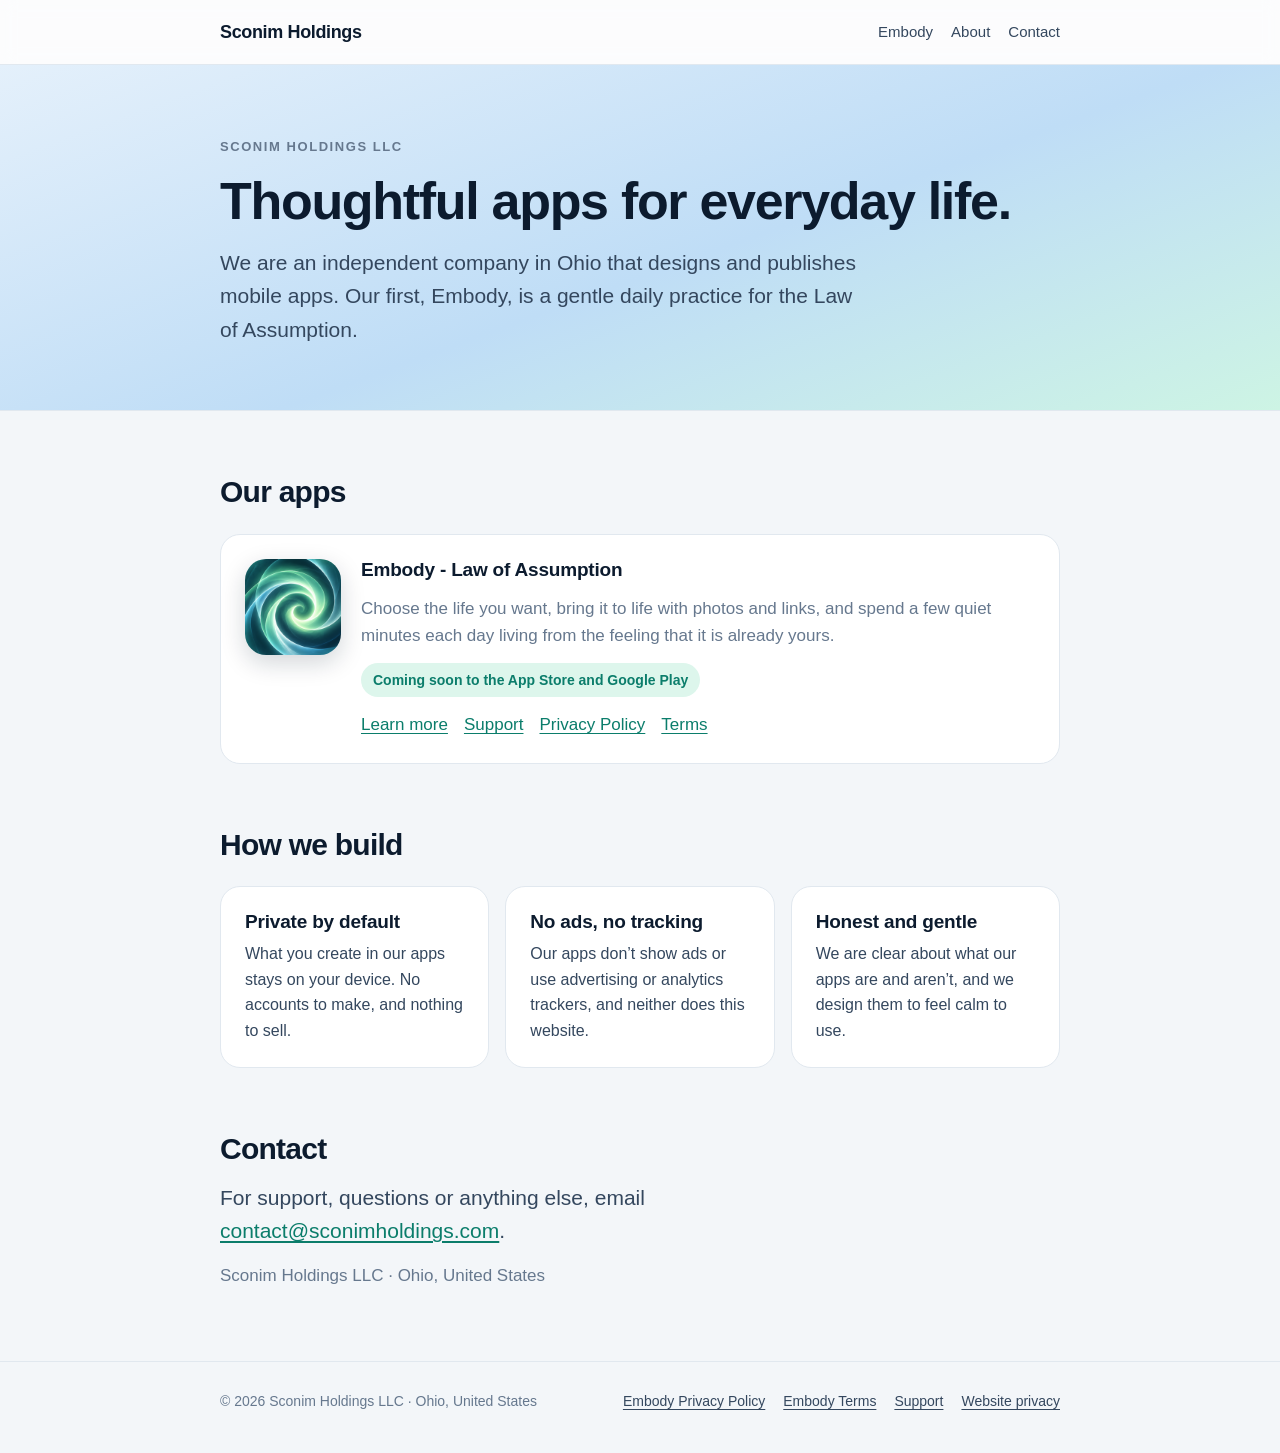
==== index.html @ b92bc5a6 "Sconim Holdings website: home, Embody, support, privacy and terms Plain HTML built by tools/build.mj" ====
<!doctype html>
<html lang="en">
<head>
<meta charset="utf-8">
<meta name="viewport" content="width=device-width, initial-scale=1">
<title>Sconim Holdings</title>
<meta name="description" content="Sconim Holdings LLC is an Ohio company that designs and publishes mobile apps, starting with Embody - Law of Assumption.">
<link rel="canonical" href="https://sconimholdings.com/">
<meta property="og:type" content="website">
<meta property="og:site_name" content="Sconim Holdings">
<meta property="og:title" content="Sconim Holdings">
<meta property="og:description" content="Sconim Holdings LLC is an Ohio company that designs and publishes mobile apps, starting with Embody - Law of Assumption.">
<meta property="og:url" content="https://sconimholdings.com/">
<meta property="og:image" content="https://sconimholdings.com/assets/embody-share.jpg">
<meta name="theme-color" content="#f3f6f9">
<link rel="icon" href="/assets/favicon.svg">
<link rel="apple-touch-icon" href="/assets/embody-icon.png">
<link rel="stylesheet" href="/assets/site.css">
</head>
<body>
<a class="skip" href="#main">Skip to content</a>
<header class="top"><div class="wrap">
  <a class="brand" href="/">Sconim Holdings</a>
  <nav aria-label="Main"><a href="/embody/">Embody</a><a class="wide" href="/#about">About</a><a href="/#contact">Contact</a></nav>
</div></header>
<div class="sky"><div class="wrap"><div class="hero stack">
  <p class="eyebrow">Sconim Holdings LLC</p>
  <h1>Thoughtful apps for everyday life.</h1>
  <p class="lead">We are an independent company in Ohio that designs and publishes mobile apps. Our first, Embody, is a gentle daily practice for the Law of Assumption.</p>
</div></div></div>
<main id="main" class="wrap">
<section id="apps">
  <h2>Our apps</h2>
  <div class="card app">
    <img src="/assets/embody-icon.png" alt="The Embody app icon" width="96" height="96">
    <div class="stack">
      <h3>Embody - Law of Assumption</h3>
      <p class="muted">Choose the life you want, bring it to life with photos and links, and spend a few quiet minutes each day living from the feeling that it is already yours.</p>
      <p><span class="badge">Coming soon to the App Store and Google Play</span></p>
      <p class="links"><a href="/embody/">Learn more</a><a href="/embody/support/">Support</a><a href="/embody/privacy/">Privacy Policy</a><a href="/embody/terms/">Terms</a></p>
    </div>
  </div>
</section>

<section id="about">
  <h2>How we build</h2>
  <div class="grid">
    <div class="card"><h3>Private by default</h3><p>What you create in our apps stays on your device. No accounts to make, and nothing to sell.</p></div>
    <div class="card"><h3>No ads, no tracking</h3><p>Our apps don’t show ads or use advertising or analytics trackers, and neither does this website.</p></div>
    <div class="card"><h3>Honest and gentle</h3><p>We are clear about what our apps are and aren’t, and we design them to feel calm to use.</p></div>
  </div>
</section>

<section id="contact" class="stack">
  <h2>Contact</h2>
  <p class="lead">For support, questions or anything else, email <a href="mailto:contact@sconimholdings.com">contact@sconimholdings.com</a>.</p>
  <p class="muted">Sconim Holdings LLC &middot; Ohio, United States</p>
</section>
</main>
<footer><div class="wrap">
  <span>&copy; 2026 Sconim Holdings LLC &middot; Ohio, United States</span>
  <nav aria-label="Footer"><a href="/embody/privacy/">Embody Privacy Policy</a><a href="/embody/terms/">Embody Terms</a><a href="/embody/support/">Support</a><a href="/privacy/">Website privacy</a></nav>
</div></footer>
</body>
</html>
---- assets/site.css ----
/* Sconim Holdings: one light "Dawn" look, matching Embody. System fonts only (nothing loads from third parties). */
:root {
  --bg: #f3f6f9;
  --surface: #ffffff;
  --surface-alt: #e9f0f6;
  --ink: #0c1b2e;
  --ink-soft: #34475e;
  --muted: #66788e;
  --line: #e1e8ef;
  --accent: #0b7d6b;
  --accent-soft: #ddf6ec;
  --cta: #bdf5dc;
  --sky-1: #e4f0fb;
  --sky-2: #bfddf6;
  --sky-3: #cdf4e4;
  --radius: 20px;
  --wrap: 880px;
  --font: -apple-system, BlinkMacSystemFont, "Segoe UI", Roboto, "Helvetica Neue", Arial, sans-serif;
}

* { box-sizing: border-box; }
html { -webkit-text-size-adjust: 100%; }
body {
  margin: 0;
  background: var(--bg);
  color: var(--ink);
  font: 17px/1.6 var(--font);
  -webkit-font-smoothing: antialiased;
}
img { max-width: 100%; display: block; }
a { color: var(--accent); text-underline-offset: 3px; }
a:hover { text-decoration-thickness: 2px; }
:focus-visible { outline: 3px solid var(--accent); outline-offset: 3px; border-radius: 6px; }

.wrap { width: 100%; max-width: var(--wrap); margin: 0 auto; padding: 0 20px; }
.skip { position: absolute; left: -9999px; }
.skip:focus { left: 16px; top: 12px; background: var(--surface); padding: 8px 14px; border-radius: 10px; z-index: 10; }

/* Header and footer */
.top { border-bottom: 1px solid var(--line); background: rgba(255, 255, 255, 0.7); backdrop-filter: blur(8px); position: sticky; top: 0; z-index: 5; }
.top .wrap { display: flex; align-items: center; justify-content: space-between; gap: 16px; min-height: 64px; }
.brand { color: var(--ink); text-decoration: none; font-weight: 700; letter-spacing: -0.02em; font-size: 18px; white-space: nowrap; }
.top nav { display: flex; gap: 18px; flex-wrap: wrap; }
.top nav a { color: var(--ink-soft); text-decoration: none; font-weight: 500; font-size: 15px; }
.top nav a:hover { color: var(--ink); }
@media (max-width: 420px) { .top nav { gap: 14px; } .top nav .wide { display: none; } }

footer { margin-top: 72px; border-top: 1px solid var(--line); color: var(--muted); font-size: 14px; }
footer .wrap { display: flex; flex-wrap: wrap; justify-content: space-between; gap: 12px 24px; padding-top: 28px; padding-bottom: 40px; }
footer nav { display: flex; flex-wrap: wrap; gap: 8px 18px; }
footer a { color: var(--ink-soft); }

/* Type */
h1, h2, h3 { line-height: 1.15; letter-spacing: -0.025em; margin: 0; }
h1 { font-size: clamp(34px, 6vw, 52px); }
h2 { font-size: clamp(24px, 3.4vw, 30px); }
h3 { font-size: 19px; letter-spacing: -0.01em; }
p { margin: 0; }
.eyebrow { font-size: 13px; font-weight: 600; letter-spacing: 0.12em; text-transform: uppercase; color: var(--muted); }
.lead { font-size: clamp(18px, 2.4vw, 21px); color: var(--ink-soft); max-width: 640px; }
.muted { color: var(--muted); }
.stack > * + * { margin-top: 14px; }

/* Sections */
section { margin-top: 64px; }
.hero { margin-top: 0; padding: 72px 0 8px; }
.hero .stack > * + * { margin-top: 18px; }
.sky {
  background: linear-gradient(160deg, var(--sky-1) 0%, var(--sky-2) 55%, var(--sky-3) 100%);
  border-bottom: 1px solid var(--line);
}
.sky .hero { padding-bottom: 64px; }

.card { background: var(--surface); border: 1px solid var(--line); border-radius: var(--radius); padding: 24px; }
.grid { display: grid; gap: 16px; grid-template-columns: repeat(auto-fit, minmax(240px, 1fr)); margin-top: 24px; }
.grid .card p { color: var(--ink-soft); margin-top: 8px; font-size: 16px; }

/* App card on the home page */
.app { display: flex; gap: 20px; align-items: flex-start; margin-top: 24px; }
.app img { width: 96px; height: 96px; border-radius: 22%; flex: none; box-shadow: 0 8px 24px rgba(12, 27, 46, 0.18); }
.app .links { display: flex; flex-wrap: wrap; gap: 8px 16px; margin-top: 14px; font-weight: 500; }
@media (max-width: 520px) { .app { flex-direction: column; } }

.badge { display: inline-block; background: var(--accent-soft); color: var(--accent); font-weight: 600; font-size: 14px; padding: 6px 12px; border-radius: 999px; }
.button { display: inline-block; background: var(--cta); color: var(--ink); text-decoration: none; font-weight: 600; padding: 12px 22px; border-radius: 999px; }
.button:hover { filter: brightness(0.97); }

/* Embody pages */
.product { display: flex; gap: 20px; align-items: center; }
.product img { width: 112px; height: 112px; border-radius: 22%; box-shadow: 0 12px 32px rgba(12, 27, 46, 0.2); flex: none; }
.product .tag { font-size: 20px; color: var(--ink-soft); font-weight: 500; margin-top: 6px; }
@media (max-width: 520px) { .product { flex-direction: column; align-items: flex-start; } }
.subnav { display: flex; flex-wrap: wrap; gap: 8px; margin-top: 28px; }
.subnav a { text-decoration: none; color: var(--ink-soft); background: rgba(255, 255, 255, 0.7); border: 1px solid var(--line); padding: 7px 14px; border-radius: 999px; font-size: 15px; font-weight: 500; }
.subnav a[aria-current="page"] { background: var(--ink); color: #fff; border-color: var(--ink); }
.note { background: var(--surface-alt); border-radius: var(--radius); padding: 20px 24px; color: var(--ink-soft); font-size: 16px; }

/* Legal and support text */
.doc { max-width: 720px; }
.doc h2 { font-size: 21px; margin-top: 36px; }
.doc p, .doc li { color: var(--ink-soft); }
.doc p + p { margin-top: 12px; }
.doc ul { padding-left: 22px; margin: 10px 0 0; }
.doc li + li { margin-top: 8px; }
.doc .intro { font-size: 18px; margin-top: 18px; }
.faq h3 { margin-top: 32px; }
.faq p { margin-top: 8px; color: var(--ink-soft); }
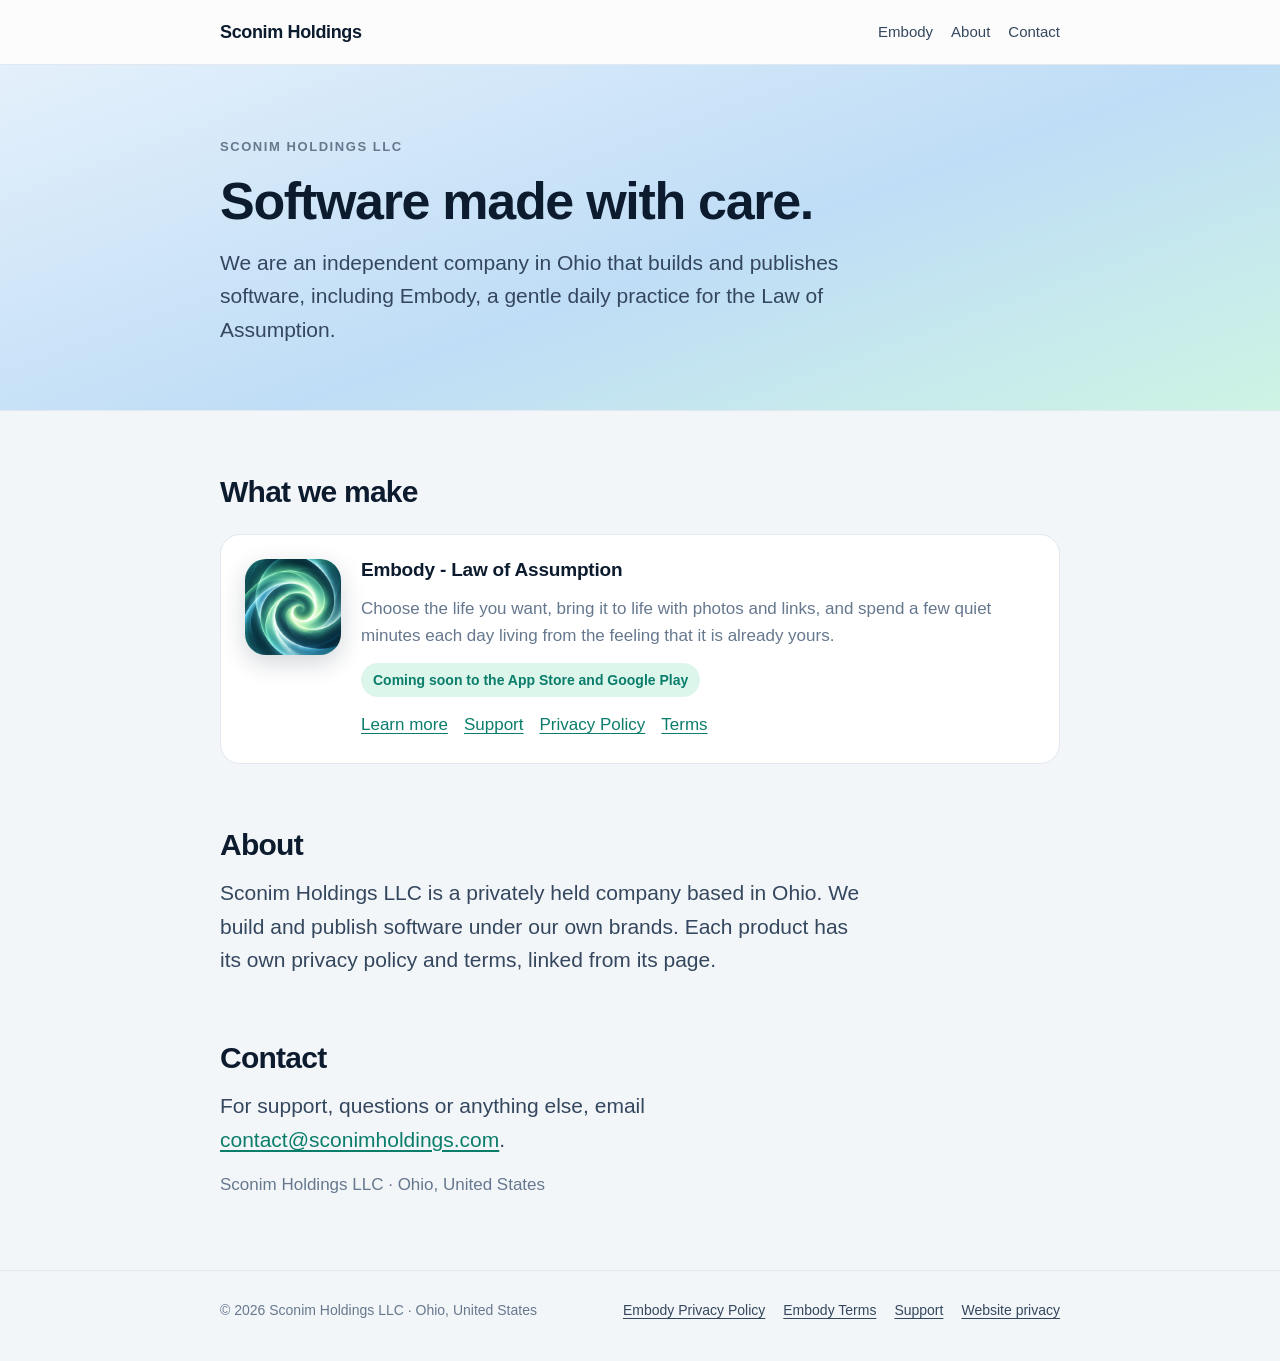
==== commit c74a87bb: "Home page: company-wide wording that stays true for future products Drop the "no ads" and "no accoun" ====
--- a/index.html
+++ b/index.html
@@ -4,12 +4,12 @@
 <meta charset="utf-8">
 <meta name="viewport" content="width=device-width, initial-scale=1">
 <title>Sconim Holdings</title>
-<meta name="description" content="Sconim Holdings LLC is an Ohio company that designs and publishes mobile apps, starting with Embody - Law of Assumption.">
+<meta name="description" content="Sconim Holdings LLC is an Ohio company that builds and publishes software, including Embody - Law of Assumption.">
 <link rel="canonical" href="https://sconimholdings.com/">
 <meta property="og:type" content="website">
 <meta property="og:site_name" content="Sconim Holdings">
 <meta property="og:title" content="Sconim Holdings">
-<meta property="og:description" content="Sconim Holdings LLC is an Ohio company that designs and publishes mobile apps, starting with Embody - Law of Assumption.">
+<meta property="og:description" content="Sconim Holdings LLC is an Ohio company that builds and publishes software, including Embody - Law of Assumption.">
 <meta property="og:url" content="https://sconimholdings.com/">
 <meta property="og:image" content="https://sconimholdings.com/assets/embody-share.jpg">
 <meta name="theme-color" content="#f3f6f9">
@@ -25,12 +25,12 @@
 </div></header>
 <div class="sky"><div class="wrap"><div class="hero stack">
   <p class="eyebrow">Sconim Holdings LLC</p>
-  <h1>Thoughtful apps for everyday life.</h1>
-  <p class="lead">We are an independent company in Ohio that designs and publishes mobile apps. Our first, Embody, is a gentle daily practice for the Law of Assumption.</p>
+  <h1>Software made with care.</h1>
+  <p class="lead">We are an independent company in Ohio that builds and publishes software, including Embody, a gentle daily practice for the Law of Assumption.</p>
 </div></div></div>
 <main id="main" class="wrap">
 <section id="apps">
-  <h2>Our apps</h2>
+  <h2>What we make</h2>
   <div class="card app">
     <img src="/assets/embody-icon.png" alt="The Embody app icon" width="96" height="96">
     <div class="stack">
@@ -42,13 +42,9 @@
   </div>
 </section>
 
-<section id="about">
-  <h2>How we build</h2>
-  <div class="grid">
-    <div class="card"><h3>Private by default</h3><p>What you create in our apps stays on your device. No accounts to make, and nothing to sell.</p></div>
-    <div class="card"><h3>No ads, no tracking</h3><p>Our apps don’t show ads or use advertising or analytics trackers, and neither does this website.</p></div>
-    <div class="card"><h3>Honest and gentle</h3><p>We are clear about what our apps are and aren’t, and we design them to feel calm to use.</p></div>
-  </div>
+<section id="about" class="stack">
+  <h2>About</h2>
+  <p class="lead">Sconim Holdings LLC is a privately held company based in Ohio. We build and publish software under our own brands. Each product has its own privacy policy and terms, linked from its page.</p>
 </section>
 
 <section id="contact" class="stack">
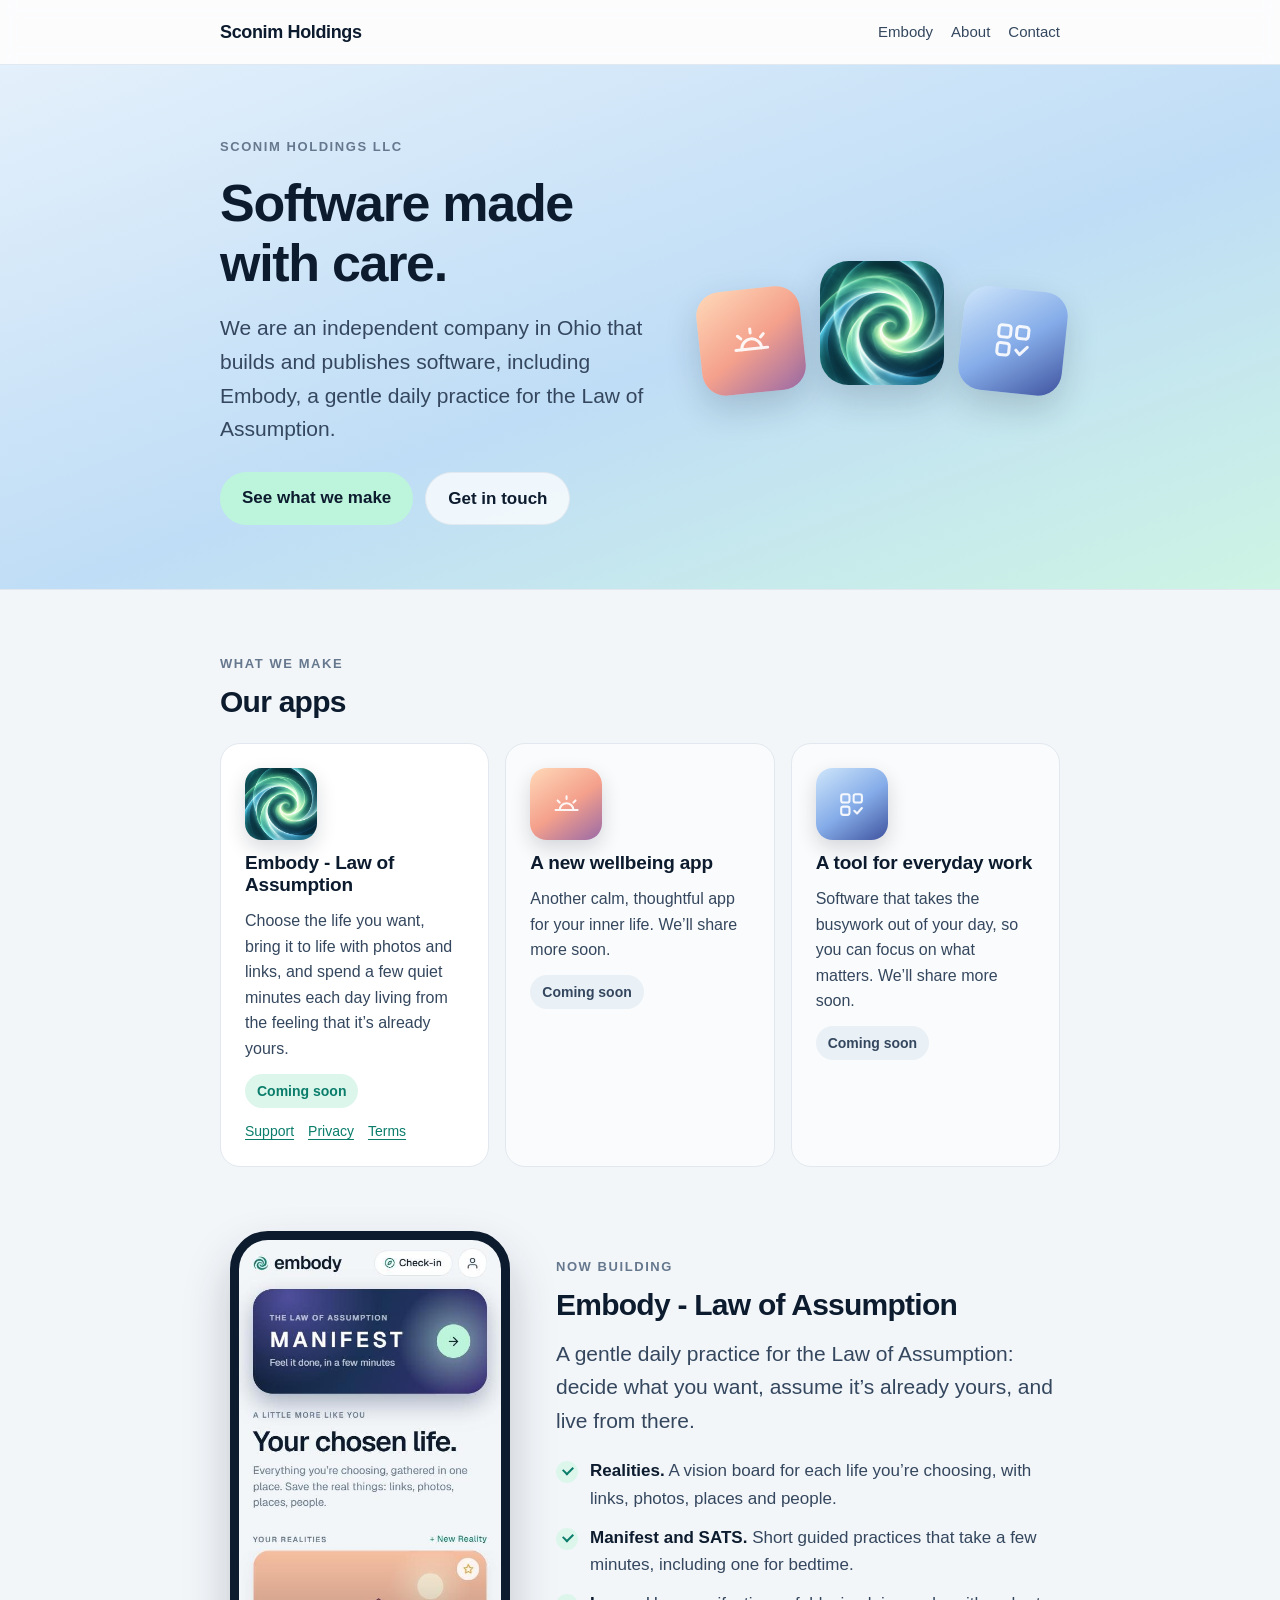
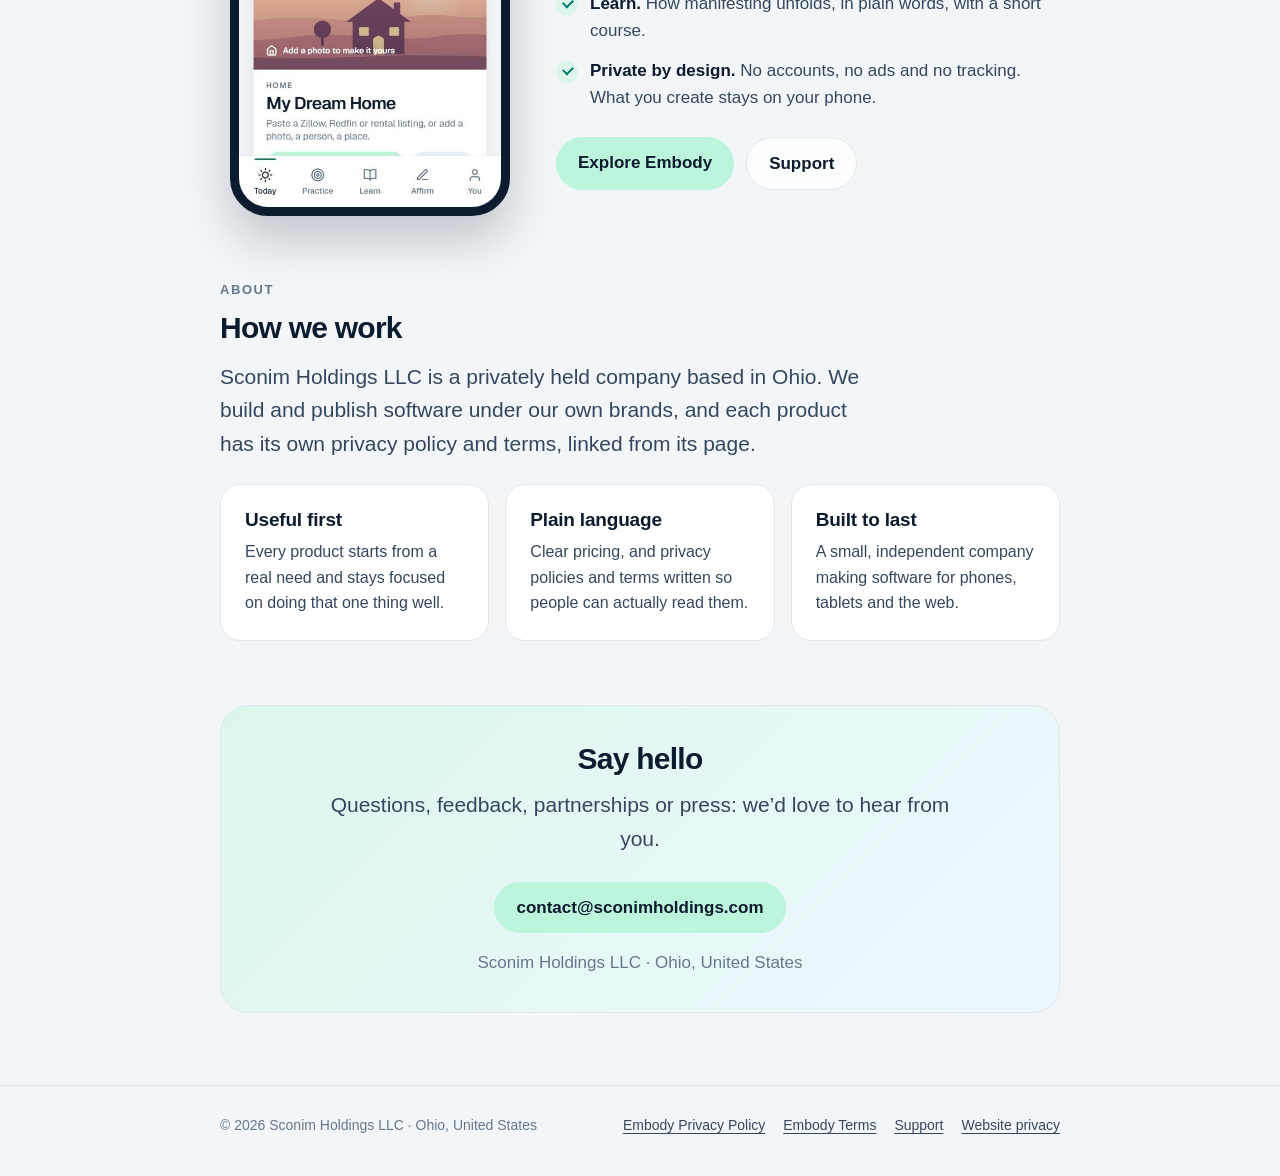
==== commit a7f51604: "Richer home and Embody pages - Home: hero with buttons and an app lineup, three product cards (Embod" ====
--- a/index.html
+++ b/index.html
@@ -23,34 +23,80 @@
   <a class="brand" href="/">Sconim Holdings</a>
   <nav aria-label="Main"><a href="/embody/">Embody</a><a class="wide" href="/#about">About</a><a href="/#contact">Contact</a></nav>
 </div></header>
-<div class="sky"><div class="wrap"><div class="hero stack">
-  <p class="eyebrow">Sconim Holdings LLC</p>
-  <h1>Software made with care.</h1>
-  <p class="lead">We are an independent company in Ohio that builds and publishes software, including Embody, a gentle daily practice for the Law of Assumption.</p>
+<div class="sky"><div class="wrap"><div class="hero hero-grid">
+  <div>
+    <p class="eyebrow">Sconim Holdings LLC</p>
+    <h1 style="margin-top:16px">Software made with care.</h1>
+    <p class="lead" style="margin-top:18px">We are an independent company in Ohio that builds and publishes software, including Embody, a gentle daily practice for the Law of Assumption.</p>
+    <div class="actions"><a class="button" href="#apps">See what we make</a><a class="button secondary" href="mailto:contact@sconimholdings.com">Get in touch</a></div>
+  </div>
+  <div class="lineup" aria-hidden="true">
+    <div class="tile dawn"><svg viewBox="0 0 48 48" fill="none" stroke="#fff" stroke-width="3" stroke-linecap="round"><path d="M8 32h32"/><path d="M14 32a10 10 0 0 1 20 0"/><path d="M24 12v4M11 18l3 3M37 18l-3 3"/></svg></div>
+    <img src="/assets/embody-icon.png" alt="" width="124" height="124">
+    <div class="tile tide"><svg viewBox="0 0 48 48" fill="none" stroke="#fff" stroke-width="3" stroke-linecap="round" stroke-linejoin="round"><rect x="9" y="9" width="12" height="12" rx="3"/><rect x="27" y="9" width="12" height="12" rx="3"/><rect x="9" y="27" width="12" height="12" rx="3"/><path d="M28 33l4 4 7-8"/></svg></div>
+  </div>
 </div></div></div>
 <main id="main" class="wrap">
 <section id="apps">
-  <h2>What we make</h2>
-  <div class="card app">
-    <img src="/assets/embody-icon.png" alt="The Embody app icon" width="96" height="96">
-    <div class="stack">
-      <h3>Embody - Law of Assumption</h3>
-      <p class="muted">Choose the life you want, bring it to life with photos and links, and spend a few quiet minutes each day living from the feeling that it is already yours.</p>
-      <p><span class="badge">Coming soon to the App Store and Google Play</span></p>
-      <p class="links"><a href="/embody/">Learn more</a><a href="/embody/support/">Support</a><a href="/embody/privacy/">Privacy Policy</a><a href="/embody/terms/">Terms</a></p>
-    </div>
+  <p class="eyebrow">What we make</p>
+  <h2 style="margin-top:10px">Our apps</h2>
+  <div class="products">
+    <article class="card product-card live">
+      <img class="art" src="/assets/embody-icon.png" alt="" width="72" height="72">
+      <h3><a class="stretched" href="/embody/">Embody - Law of Assumption</a></h3>
+      <p>Choose the life you want, bring it to life with photos and links, and spend a few quiet minutes each day living from the feeling that it’s already yours.</p>
+      <p><span class="badge">Coming soon</span></p>
+      <p class="small-links"><a href="/embody/support/">Support</a><a href="/embody/privacy/">Privacy</a><a href="/embody/terms/">Terms</a></p>
+    </article>
+    <article class="card product-card soon">
+      <div class="art tile dawn" aria-hidden="true"><svg viewBox="0 0 48 48" fill="none" stroke="#fff" stroke-width="3" stroke-linecap="round"><path d="M8 32h32"/><path d="M14 32a10 10 0 0 1 20 0"/><path d="M24 12v4M11 18l3 3M37 18l-3 3"/></svg></div>
+      <h3>A new wellbeing app</h3>
+      <p>Another calm, thoughtful app for your inner life. We’ll share more soon.</p>
+      <p><span class="badge soft">Coming soon</span></p>
+    </article>
+    <article class="card product-card soon">
+      <div class="art tile tide" aria-hidden="true"><svg viewBox="0 0 48 48" fill="none" stroke="#fff" stroke-width="3" stroke-linecap="round" stroke-linejoin="round"><rect x="9" y="9" width="12" height="12" rx="3"/><rect x="27" y="9" width="12" height="12" rx="3"/><rect x="9" y="27" width="12" height="12" rx="3"/><path d="M28 33l4 4 7-8"/></svg></div>
+      <h3>A tool for everyday work</h3>
+      <p>Software that takes the busywork out of your day, so you can focus on what matters. We’ll share more soon.</p>
+      <p><span class="badge soft">Coming soon</span></p>
+    </article>
   </div>
 </section>
 
-<section id="about" class="stack">
-  <h2>About</h2>
-  <p class="lead">Sconim Holdings LLC is a privately held company based in Ohio. We build and publish software under our own brands. Each product has its own privacy policy and terms, linked from its page.</p>
+<section class="spotlight" aria-labelledby="spotlight-title">
+  <div class="phone"><img src="/assets/embody-today.jpg" alt="The Today screen in Embody: the Manifest card and a Reality called My Dream Home" width="469" height="1015" loading="lazy"></div>
+  <div>
+    <p class="eyebrow">Now building</p>
+    <h2 id="spotlight-title" style="margin-top:10px">Embody - Law of Assumption</h2>
+    <p class="lead" style="margin-top:14px">A gentle daily practice for the Law of Assumption: decide what you want, assume it’s already yours, and live from there.</p>
+    <ul class="checks">
+      <li><strong>Realities.</strong> A vision board for each life you’re choosing, with links, photos, places and people.</li>
+      <li><strong>Manifest and SATS.</strong> Short guided practices that take a few minutes, including one for bedtime.</li>
+      <li><strong>Learn.</strong> How manifesting unfolds, in plain words, with a short course.</li>
+      <li><strong>Private by design.</strong> No accounts, no ads and no tracking. What you create stays on your phone.</li>
+    </ul>
+    <div class="actions"><a class="button" href="/embody/">Explore Embody</a><a class="button secondary" href="/embody/support/">Support</a></div>
+  </div>
 </section>
 
-<section id="contact" class="stack">
-  <h2>Contact</h2>
-  <p class="lead">For support, questions or anything else, email <a href="mailto:contact@sconimholdings.com">contact@sconimholdings.com</a>.</p>
-  <p class="muted">Sconim Holdings LLC &middot; Ohio, United States</p>
+<section id="about">
+  <p class="eyebrow">About</p>
+  <h2 style="margin-top:10px">How we work</h2>
+  <p class="lead" style="margin-top:14px">Sconim Holdings LLC is a privately held company based in Ohio. We build and publish software under our own brands, and each product has its own privacy policy and terms, linked from its page.</p>
+  <div class="grid">
+    <div class="card"><h3>Useful first</h3><p>Every product starts from a real need and stays focused on doing that one thing well.</p></div>
+    <div class="card"><h3>Plain language</h3><p>Clear pricing, and privacy policies and terms written so people can actually read them.</p></div>
+    <div class="card"><h3>Built to last</h3><p>A small, independent company making software for phones, tablets and the web.</p></div>
+  </div>
+</section>
+
+<section id="contact">
+  <div class="band">
+    <h2>Say hello</h2>
+    <p class="lead">Questions, feedback, partnerships or press: we’d love to hear from you.</p>
+    <div class="actions"><a class="button" href="mailto:contact@sconimholdings.com">contact@sconimholdings.com</a></div>
+    <p class="muted" style="margin-top:16px">Sconim Holdings LLC &middot; Ohio, United States</p>
+  </div>
 </section>
 </main>
 <footer><div class="wrap">
--- a/assets/site.css
+++ b/assets/site.css
@@ -105,3 +105,58 @@
 .doc .intro { font-size: 18px; margin-top: 18px; }
 .faq h3 { margin-top: 32px; }
 .faq p { margin-top: 8px; color: var(--ink-soft); }
+
+/* ---- Home: hero with buttons and the app lineup ---- */
+.hero-grid { display: grid; gap: 40px; align-items: center; }
+@media (min-width: 820px) { .hero-grid { grid-template-columns: 1.25fr 1fr; } }
+.actions { display: flex; flex-wrap: wrap; gap: 12px; margin-top: 26px; }
+.button.secondary { background: rgba(255, 255, 255, 0.75); border: 1px solid var(--line); }
+.lineup { display: flex; justify-content: center; align-items: center; gap: 18px; padding: 12px 0; }
+.lineup > * { width: 104px; height: 104px; border-radius: 23%; box-shadow: 0 14px 34px rgba(12, 27, 46, 0.18); flex: none; }
+.lineup > :nth-child(1) { transform: rotate(-6deg) translateY(10px); }
+.lineup > :nth-child(2) { width: 124px; height: 124px; transform: translateY(-8px); }
+.lineup > :nth-child(3) { transform: rotate(6deg) translateY(10px); }
+@media (max-width: 420px) { .lineup > * { width: 84px; height: 84px; } .lineup > :nth-child(2) { width: 100px; height: 100px; } }
+
+/* Placeholder art for apps that are still in development */
+.tile { display: grid; place-items: center; }
+.tile svg { width: 46%; height: 46%; opacity: 0.9; }
+.tile.dawn { background: linear-gradient(145deg, #ffd9b8 0%, #f4a08c 52%, #9a6aa6 100%); }
+.tile.tide { background: linear-gradient(145deg, #cfe6fb 0%, #86ade9 52%, #3f539f 100%); }
+
+/* ---- Product cards: the whole card is one link; the small links inside stay clickable ---- */
+.products { display: grid; gap: 16px; margin-top: 24px; grid-template-columns: repeat(auto-fit, minmax(250px, 1fr)); }
+.product-card { position: relative; display: flex; flex-direction: column; gap: 12px; transition: transform 0.15s ease, box-shadow 0.15s ease; }
+.product-card .art { width: 72px; height: 72px; border-radius: 23%; box-shadow: 0 8px 20px rgba(12, 27, 46, 0.16); }
+.product-card p { color: var(--ink-soft); font-size: 16px; }
+.product-card .stretched { color: var(--ink); text-decoration: none; }
+.product-card .stretched::after { content: ""; position: absolute; inset: 0; border-radius: inherit; }
+.product-card .small-links { position: relative; z-index: 1; display: flex; flex-wrap: wrap; gap: 6px 14px; font-size: 14px; font-weight: 500; margin-top: auto; }
+.product-card.live:hover { transform: translateY(-2px); box-shadow: 0 14px 30px rgba(12, 27, 46, 0.1); }
+.product-card.live:hover .stretched { text-decoration: underline; text-underline-offset: 3px; }
+.product-card.soon { background: rgba(255, 255, 255, 0.6); }
+.badge.soft { background: var(--surface-alt); color: var(--ink-soft); }
+
+/* ---- Spotlight: a phone with a real screenshot next to the story ---- */
+.spotlight { display: grid; gap: 36px; align-items: center; }
+@media (min-width: 820px) { .spotlight { grid-template-columns: 300px 1fr; } }
+.phone { width: 100%; max-width: 280px; margin: 0 auto; border: 9px solid #0c1b2e; border-radius: 38px; overflow: hidden; background: #0c1b2e; box-shadow: 0 24px 48px rgba(12, 27, 46, 0.22); }
+.phone img { width: 100%; height: auto; }
+.checks { list-style: none; padding: 0; margin: 20px 0 0; }
+.checks li { position: relative; padding-left: 34px; color: var(--ink-soft); }
+.checks li + li { margin-top: 12px; }
+.checks li::before { content: ""; position: absolute; left: 0; top: 4px; width: 22px; height: 22px; border-radius: 50%; background: var(--accent-soft); }
+.checks li::after { content: ""; position: absolute; left: 7px; top: 9px; width: 8px; height: 5px; border-left: 2px solid var(--accent); border-bottom: 2px solid var(--accent); transform: rotate(-45deg); }
+.checks strong { color: var(--ink); }
+
+/* ---- Contact band ---- */
+.band { background: linear-gradient(135deg, var(--accent-soft), #eef8ff); border: 1px solid var(--line); border-radius: 28px; padding: 36px 28px; text-align: center; }
+.band .lead { margin: 12px auto 0; }
+.band .actions { justify-content: center; }
+
+/* ---- Embody page: screenshot gallery (swipes sideways on phones) ---- */
+.gallery { display: grid; grid-auto-flow: column; grid-auto-columns: minmax(220px, 1fr); gap: 20px; overflow-x: auto; scroll-snap-type: x mandatory; padding: 8px 4px 20px; margin-top: 24px; }
+.gallery figure { margin: 0; scroll-snap-align: center; }
+.gallery .phone { max-width: 250px; border-radius: 34px; border-width: 8px; }
+.gallery figcaption { text-align: center; margin-top: 14px; color: var(--ink-soft); font-size: 15px; }
+.gallery figcaption strong { display: block; color: var(--ink); }
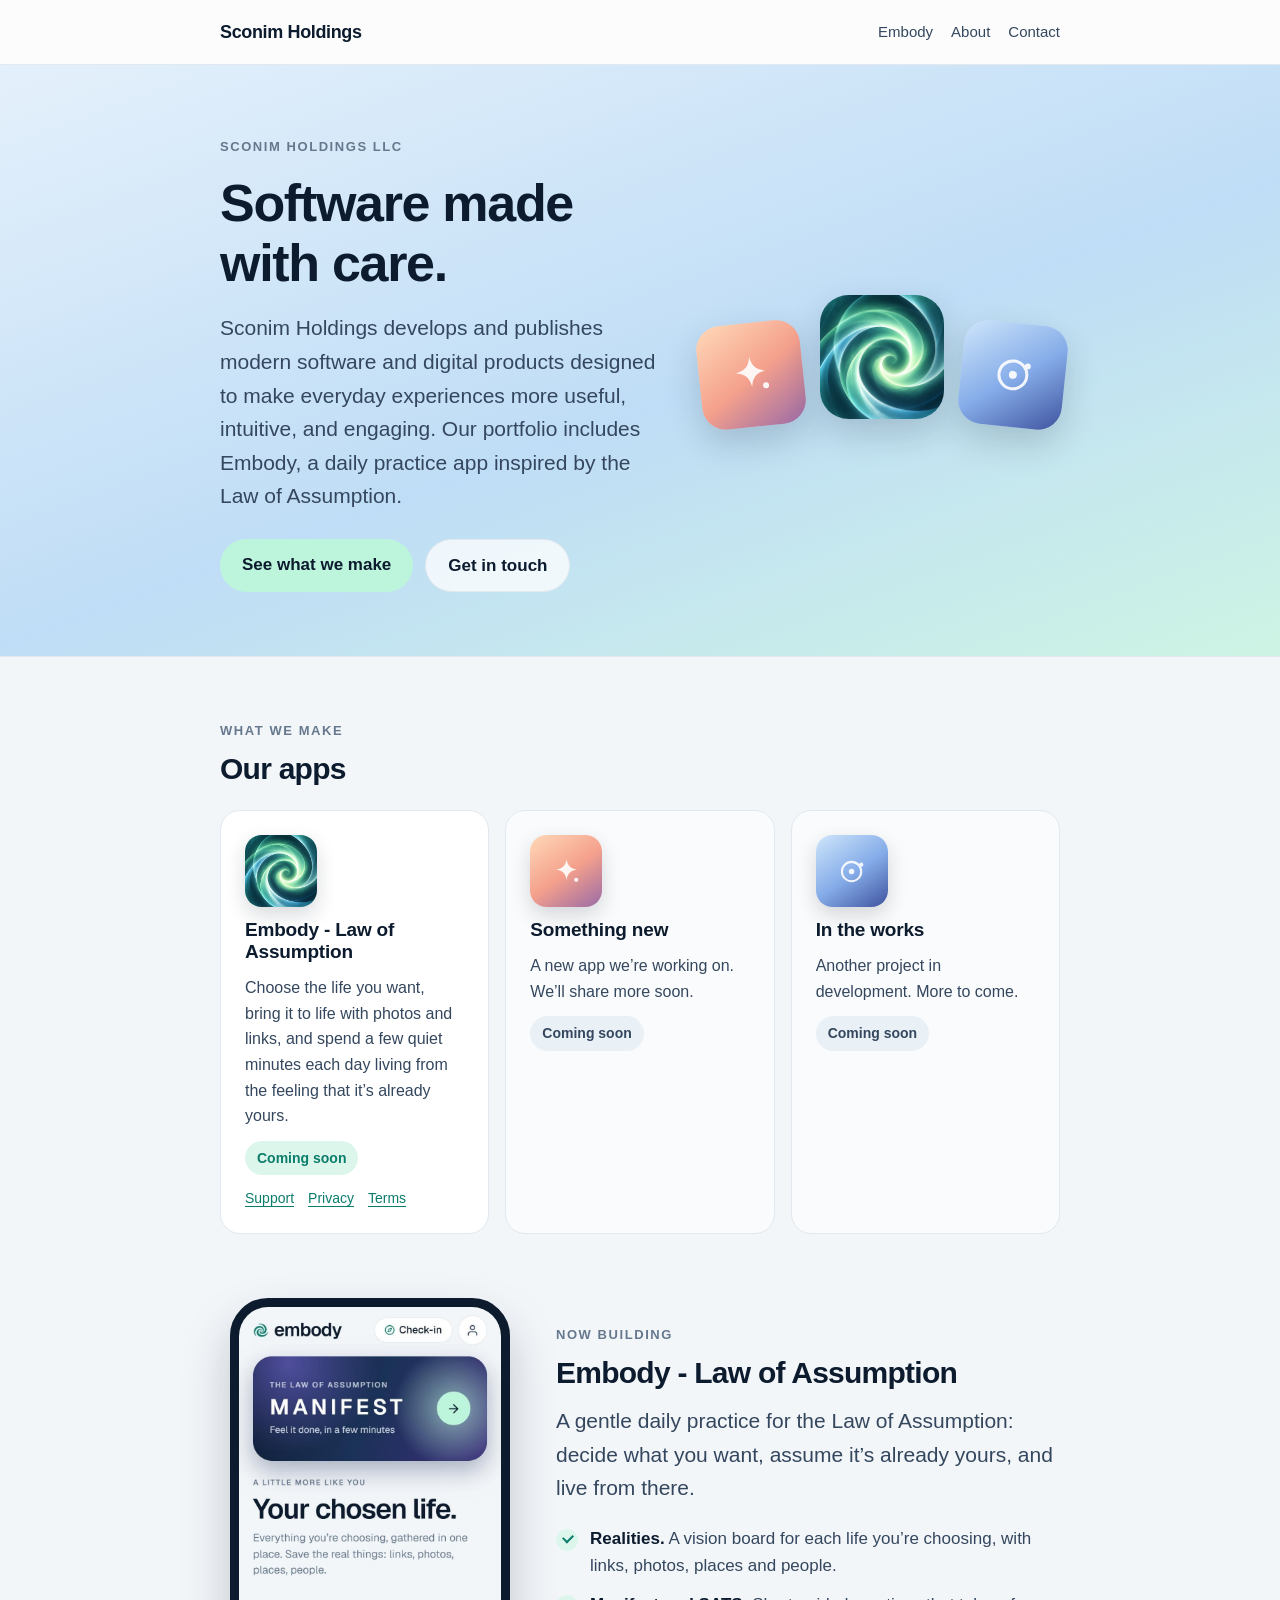
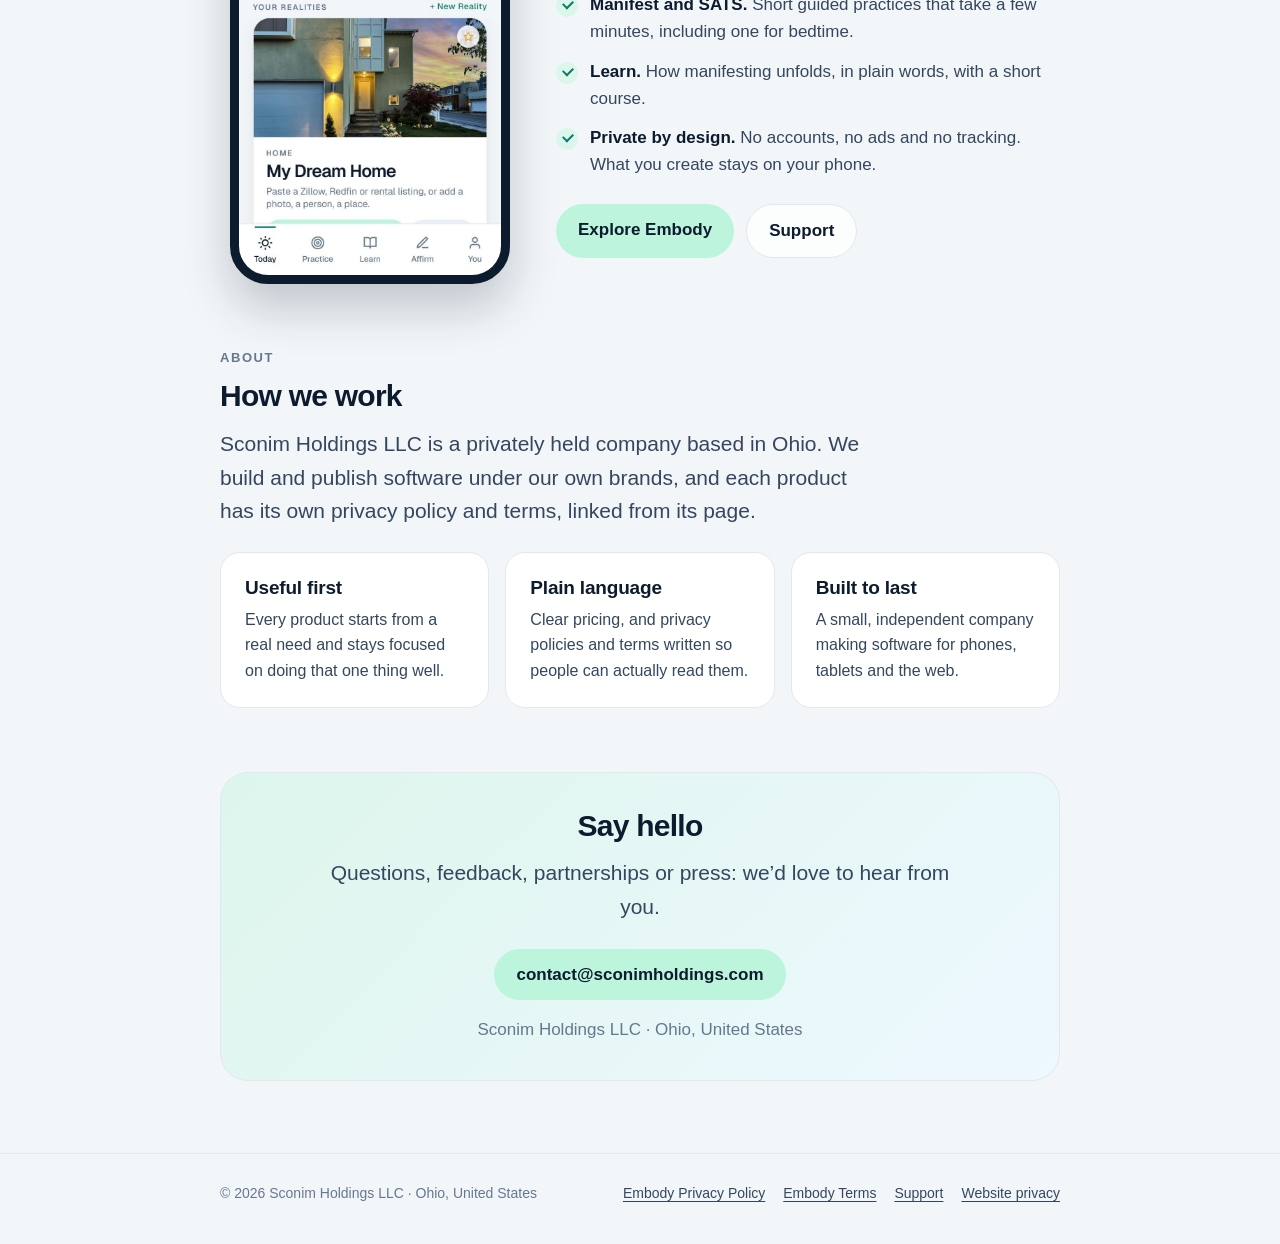
==== commit 63fbddd7: "Vaguer coming-soon apps, owner's intro, house photo in the screenshot - Home intro is now the owner'" ====
--- a/index.html
+++ b/index.html
@@ -4,12 +4,12 @@
 <meta charset="utf-8">
 <meta name="viewport" content="width=device-width, initial-scale=1">
 <title>Sconim Holdings</title>
-<meta name="description" content="Sconim Holdings LLC is an Ohio company that builds and publishes software, including Embody - Law of Assumption.">
+<meta name="description" content="Sconim Holdings develops and publishes modern software and digital products, including Embody, a daily practice app inspired by the Law of Assumption.">
 <link rel="canonical" href="https://sconimholdings.com/">
 <meta property="og:type" content="website">
 <meta property="og:site_name" content="Sconim Holdings">
 <meta property="og:title" content="Sconim Holdings">
-<meta property="og:description" content="Sconim Holdings LLC is an Ohio company that builds and publishes software, including Embody - Law of Assumption.">
+<meta property="og:description" content="Sconim Holdings develops and publishes modern software and digital products, including Embody, a daily practice app inspired by the Law of Assumption.">
 <meta property="og:url" content="https://sconimholdings.com/">
 <meta property="og:image" content="https://sconimholdings.com/assets/embody-share.jpg">
 <meta name="theme-color" content="#f3f6f9">
@@ -27,13 +27,13 @@
   <div>
     <p class="eyebrow">Sconim Holdings LLC</p>
     <h1 style="margin-top:16px">Software made with care.</h1>
-    <p class="lead" style="margin-top:18px">We are an independent company in Ohio that builds and publishes software, including Embody, a gentle daily practice for the Law of Assumption.</p>
+    <p class="lead" style="margin-top:18px">Sconim Holdings develops and publishes modern software and digital products designed to make everyday experiences more useful, intuitive, and engaging. Our portfolio includes Embody, a daily practice app inspired by the Law of Assumption.</p>
     <div class="actions"><a class="button" href="#apps">See what we make</a><a class="button secondary" href="mailto:contact@sconimholdings.com">Get in touch</a></div>
   </div>
   <div class="lineup" aria-hidden="true">
-    <div class="tile dawn"><svg viewBox="0 0 48 48" fill="none" stroke="#fff" stroke-width="3" stroke-linecap="round"><path d="M8 32h32"/><path d="M14 32a10 10 0 0 1 20 0"/><path d="M24 12v4M11 18l3 3M37 18l-3 3"/></svg></div>
+    <div class="tile dawn"><svg viewBox="0 0 48 48" fill="#fff"><path d="M24 6c1.6 9.4 5.6 13.4 15 15-9.4 1.6-13.4 5.6-15 15-1.6-9.4-5.6-13.4-15-15 9.4-1.6 13.4-5.6 15-15z"/><circle cx="38" cy="36" r="3"/></svg></div>
     <img src="/assets/embody-icon.png" alt="" width="124" height="124">
-    <div class="tile tide"><svg viewBox="0 0 48 48" fill="none" stroke="#fff" stroke-width="3" stroke-linecap="round" stroke-linejoin="round"><rect x="9" y="9" width="12" height="12" rx="3"/><rect x="27" y="9" width="12" height="12" rx="3"/><rect x="9" y="27" width="12" height="12" rx="3"/><path d="M28 33l4 4 7-8"/></svg></div>
+    <div class="tile tide"><svg viewBox="0 0 48 48" fill="none" stroke="#fff" stroke-width="3"><circle cx="24" cy="24" r="14"/><circle cx="24" cy="24" r="4" fill="#fff" stroke="none"/><circle cx="38" cy="14" r="3" fill="#fff" stroke="none"/></svg></div>
   </div>
 </div></div></div>
 <main id="main" class="wrap">
@@ -49,15 +49,15 @@
       <p class="small-links"><a href="/embody/support/">Support</a><a href="/embody/privacy/">Privacy</a><a href="/embody/terms/">Terms</a></p>
     </article>
     <article class="card product-card soon">
-      <div class="art tile dawn" aria-hidden="true"><svg viewBox="0 0 48 48" fill="none" stroke="#fff" stroke-width="3" stroke-linecap="round"><path d="M8 32h32"/><path d="M14 32a10 10 0 0 1 20 0"/><path d="M24 12v4M11 18l3 3M37 18l-3 3"/></svg></div>
-      <h3>A new wellbeing app</h3>
-      <p>Another calm, thoughtful app for your inner life. We’ll share more soon.</p>
+      <div class="art tile dawn" aria-hidden="true"><svg viewBox="0 0 48 48" fill="#fff"><path d="M24 6c1.6 9.4 5.6 13.4 15 15-9.4 1.6-13.4 5.6-15 15-1.6-9.4-5.6-13.4-15-15 9.4-1.6 13.4-5.6 15-15z"/><circle cx="38" cy="36" r="3"/></svg></div>
+      <h3>Something new</h3>
+      <p>A new app we’re working on. We’ll share more soon.</p>
       <p><span class="badge soft">Coming soon</span></p>
     </article>
     <article class="card product-card soon">
-      <div class="art tile tide" aria-hidden="true"><svg viewBox="0 0 48 48" fill="none" stroke="#fff" stroke-width="3" stroke-linecap="round" stroke-linejoin="round"><rect x="9" y="9" width="12" height="12" rx="3"/><rect x="27" y="9" width="12" height="12" rx="3"/><rect x="9" y="27" width="12" height="12" rx="3"/><path d="M28 33l4 4 7-8"/></svg></div>
-      <h3>A tool for everyday work</h3>
-      <p>Software that takes the busywork out of your day, so you can focus on what matters. We’ll share more soon.</p>
+      <div class="art tile tide" aria-hidden="true"><svg viewBox="0 0 48 48" fill="none" stroke="#fff" stroke-width="3"><circle cx="24" cy="24" r="14"/><circle cx="24" cy="24" r="4" fill="#fff" stroke="none"/><circle cx="38" cy="14" r="3" fill="#fff" stroke="none"/></svg></div>
+      <h3>In the works</h3>
+      <p>Another project in development. More to come.</p>
       <p><span class="badge soft">Coming soon</span></p>
     </article>
   </div>
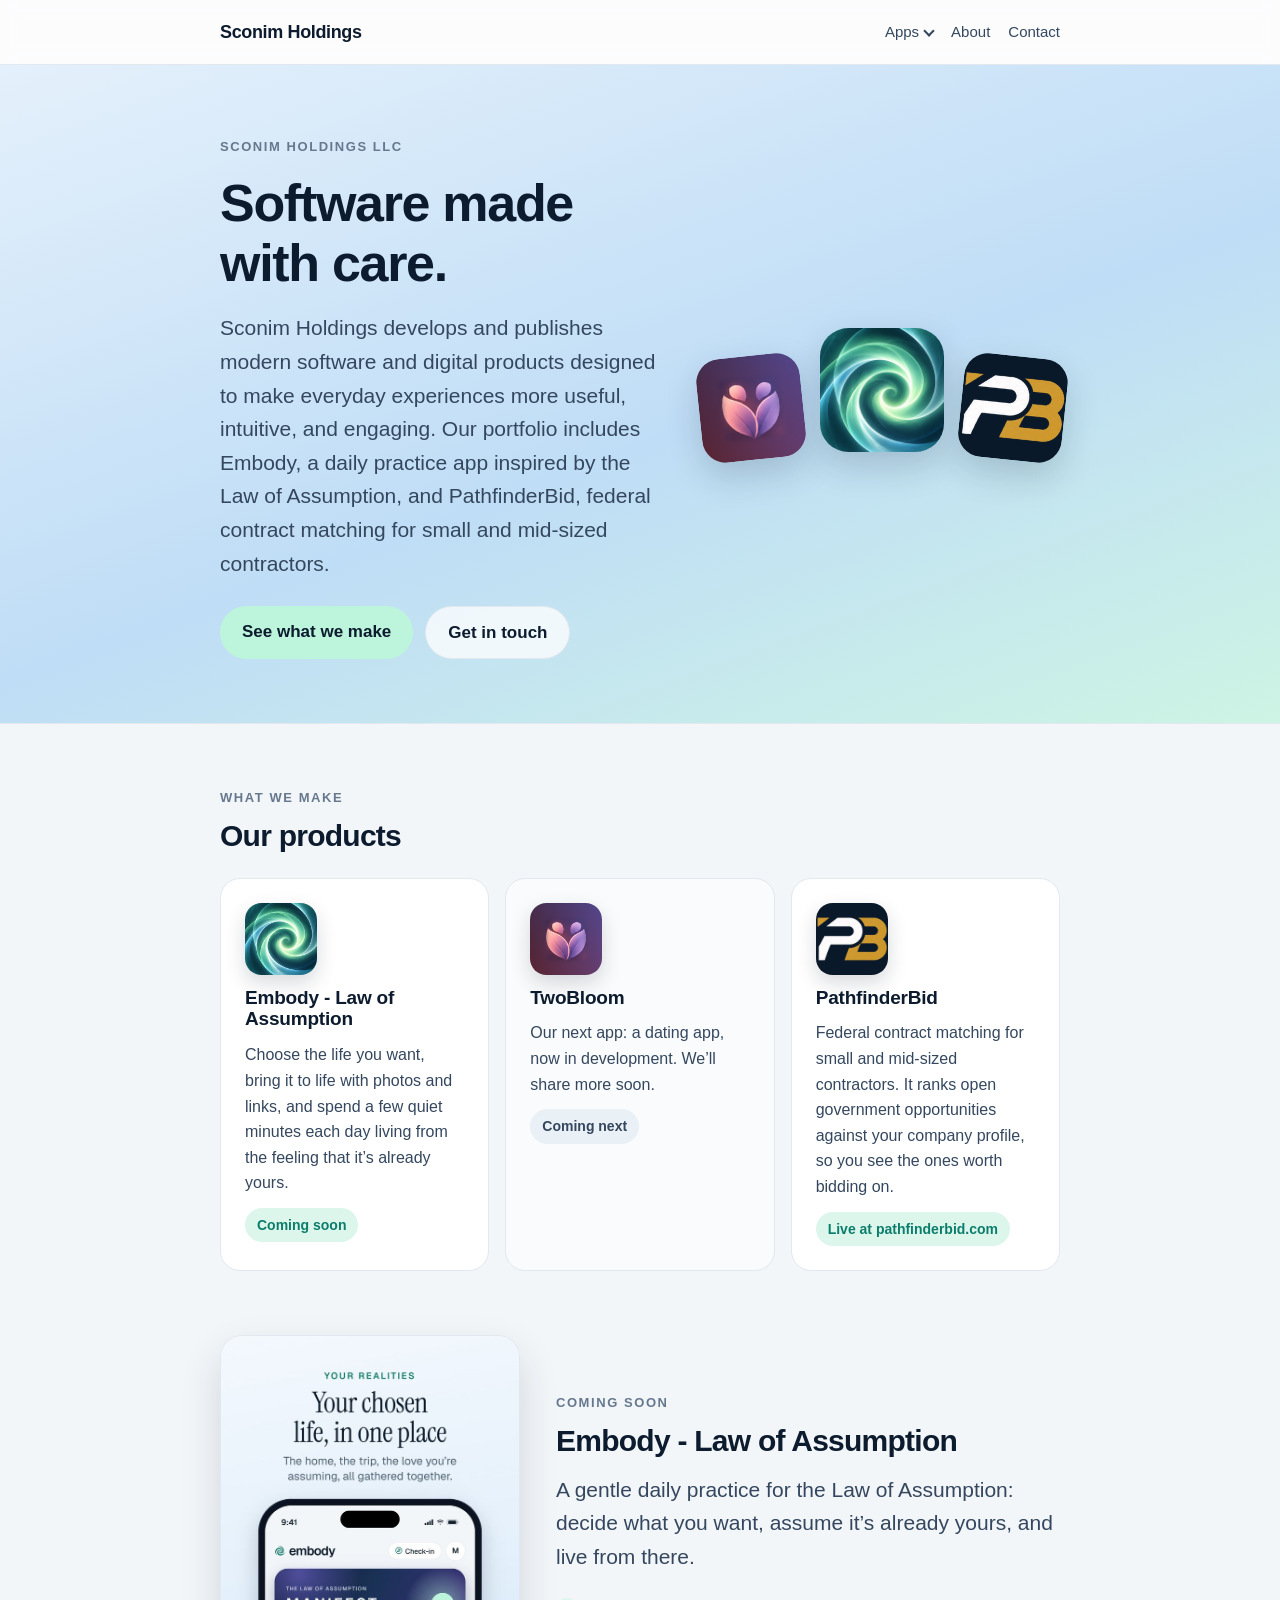
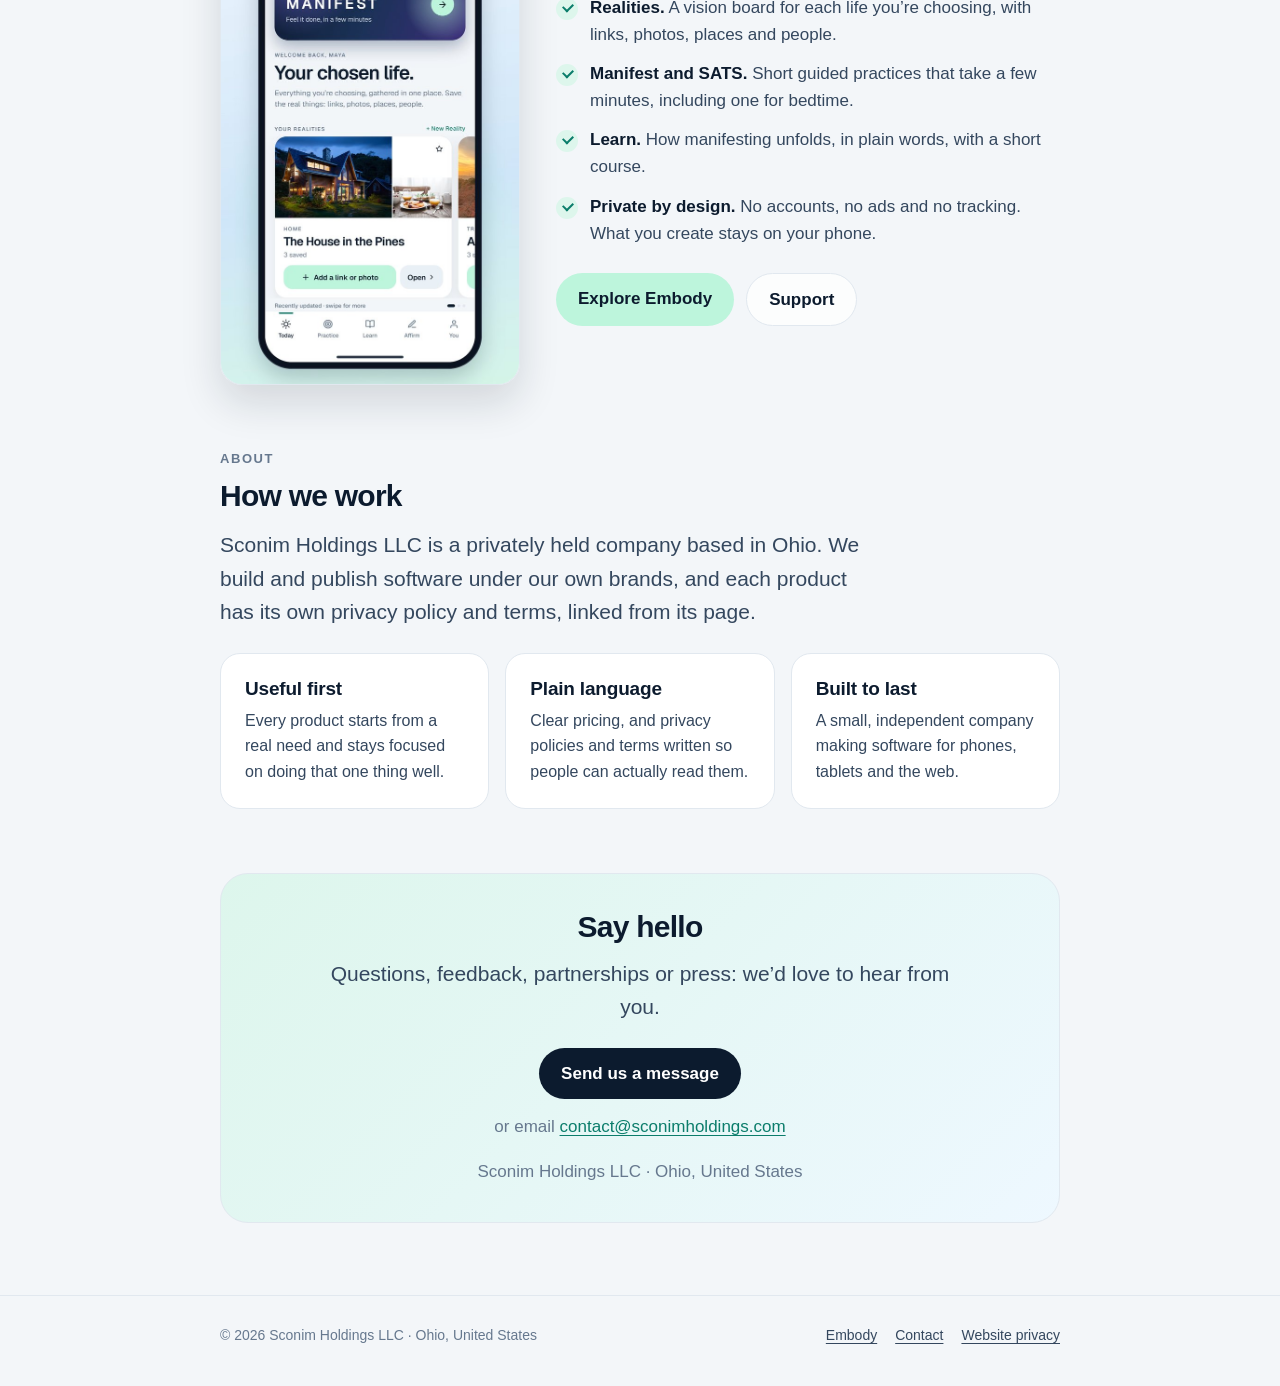
==== commit 7bd0d10d: "Three products, a folded contact form, new screenshots and an Apps menu - Home lists Embody, TwoBloo" ====
--- a/index.html
+++ b/index.html
@@ -4,12 +4,12 @@
 <meta charset="utf-8">
 <meta name="viewport" content="width=device-width, initial-scale=1">
 <title>Sconim Holdings</title>
-<meta name="description" content="Sconim Holdings develops and publishes modern software and digital products, including Embody, a daily practice app inspired by the Law of Assumption.">
+<meta name="description" content="Sconim Holdings develops and publishes modern software and digital products, including Embody, a daily practice app inspired by the Law of Assumption, and PathfinderBid, federal contract matching for small businesses.">
 <link rel="canonical" href="https://sconimholdings.com/">
 <meta property="og:type" content="website">
 <meta property="og:site_name" content="Sconim Holdings">
 <meta property="og:title" content="Sconim Holdings">
-<meta property="og:description" content="Sconim Holdings develops and publishes modern software and digital products, including Embody, a daily practice app inspired by the Law of Assumption.">
+<meta property="og:description" content="Sconim Holdings develops and publishes modern software and digital products, including Embody, a daily practice app inspired by the Law of Assumption, and PathfinderBid, federal contract matching for small businesses.">
 <meta property="og:url" content="https://sconimholdings.com/">
 <meta property="og:image" content="https://sconimholdings.com/assets/embody-share.jpg">
 <meta name="theme-color" content="#f3f6f9">
@@ -21,52 +21,54 @@
 <a class="skip" href="#main">Skip to content</a>
 <header class="top"><div class="wrap">
   <a class="brand" href="/">Sconim Holdings</a>
-  <nav aria-label="Main"><a href="/embody/">Embody</a><a class="wide" href="/#about">About</a><a href="/#contact">Contact</a></nav>
+  <nav aria-label="Main"><details class="menu">
+    <summary>Apps</summary>
+    <div class="menu-list"><a href="/embody/"><img src="/assets/embody-icon.png" alt="" width="34" height="34"><span><strong>Embody</strong><small>Law of Assumption</small></span></a><span class="soon"><img src="/assets/twobloom-icon.png" alt="" width="34" height="34"><span><strong>TwoBloom</strong><small>Dating app, coming next</small></span></span><a href="https://pathfinderbid.com" rel="noopener"><img src="/assets/pathfinderbid-icon.png" alt="" width="34" height="34"><span><strong>PathfinderBid</strong><small>Government contract matching</small></span></a></div>
+  </details><a class="wide" href="/#about">About</a><a href="/#contact">Contact</a></nav>
 </div></header>
 <div class="sky"><div class="wrap"><div class="hero hero-grid">
   <div>
     <p class="eyebrow">Sconim Holdings LLC</p>
     <h1 style="margin-top:16px">Software made with care.</h1>
-    <p class="lead" style="margin-top:18px">Sconim Holdings develops and publishes modern software and digital products designed to make everyday experiences more useful, intuitive, and engaging. Our portfolio includes Embody, a daily practice app inspired by the Law of Assumption.</p>
-    <div class="actions"><a class="button" href="#apps">See what we make</a><a class="button secondary" href="mailto:contact@sconimholdings.com">Get in touch</a></div>
+    <p class="lead" style="margin-top:18px">Sconim Holdings develops and publishes modern software and digital products designed to make everyday experiences more useful, intuitive, and engaging. Our portfolio includes Embody, a daily practice app inspired by the Law of Assumption, and PathfinderBid, federal contract matching for small and mid-sized contractors.</p>
+    <div class="actions"><a class="button" href="#apps">See what we make</a><a class="button secondary" href="#contact" data-write>Get in touch</a></div>
   </div>
   <div class="lineup" aria-hidden="true">
-    <div class="tile dawn"><svg viewBox="0 0 48 48" fill="#fff"><path d="M24 6c1.6 9.4 5.6 13.4 15 15-9.4 1.6-13.4 5.6-15 15-1.6-9.4-5.6-13.4-15-15 9.4-1.6 13.4-5.6 15-15z"/><circle cx="38" cy="36" r="3"/></svg></div>
+    <img src="/assets/twobloom-icon.png" alt="" width="104" height="104">
     <img src="/assets/embody-icon.png" alt="" width="124" height="124">
-    <div class="tile tide"><svg viewBox="0 0 48 48" fill="none" stroke="#fff" stroke-width="3"><circle cx="24" cy="24" r="14"/><circle cx="24" cy="24" r="4" fill="#fff" stroke="none"/><circle cx="38" cy="14" r="3" fill="#fff" stroke="none"/></svg></div>
+    <img src="/assets/pathfinderbid-icon.png" alt="" width="104" height="104">
   </div>
 </div></div></div>
 <main id="main" class="wrap">
 <section id="apps">
   <p class="eyebrow">What we make</p>
-  <h2 style="margin-top:10px">Our apps</h2>
+  <h2 style="margin-top:10px">Our products</h2>
   <div class="products">
     <article class="card product-card live">
       <img class="art" src="/assets/embody-icon.png" alt="" width="72" height="72">
       <h3><a class="stretched" href="/embody/">Embody - Law of Assumption</a></h3>
       <p>Choose the life you want, bring it to life with photos and links, and spend a few quiet minutes each day living from the feeling that it’s already yours.</p>
       <p><span class="badge">Coming soon</span></p>
-      <p class="small-links"><a href="/embody/support/">Support</a><a href="/embody/privacy/">Privacy</a><a href="/embody/terms/">Terms</a></p>
     </article>
     <article class="card product-card soon">
-      <div class="art tile dawn" aria-hidden="true"><svg viewBox="0 0 48 48" fill="#fff"><path d="M24 6c1.6 9.4 5.6 13.4 15 15-9.4 1.6-13.4 5.6-15 15-1.6-9.4-5.6-13.4-15-15 9.4-1.6 13.4-5.6 15-15z"/><circle cx="38" cy="36" r="3"/></svg></div>
-      <h3>Something new</h3>
-      <p>A new app we’re working on. We’ll share more soon.</p>
-      <p><span class="badge soft">Coming soon</span></p>
+      <img class="art" src="/assets/twobloom-icon.png" alt="" width="72" height="72">
+      <h3>TwoBloom</h3>
+      <p>Our next app: a dating app, now in development. We’ll share more soon.</p>
+      <p><span class="badge soft">Coming next</span></p>
     </article>
-    <article class="card product-card soon">
-      <div class="art tile tide" aria-hidden="true"><svg viewBox="0 0 48 48" fill="none" stroke="#fff" stroke-width="3"><circle cx="24" cy="24" r="14"/><circle cx="24" cy="24" r="4" fill="#fff" stroke="none"/><circle cx="38" cy="14" r="3" fill="#fff" stroke="none"/></svg></div>
-      <h3>In the works</h3>
-      <p>Another project in development. More to come.</p>
-      <p><span class="badge soft">Coming soon</span></p>
+    <article class="card product-card live">
+      <img class="art" src="/assets/pathfinderbid-icon.png" alt="" width="72" height="72">
+      <h3><a class="stretched" href="https://pathfinderbid.com" rel="noopener">PathfinderBid</a></h3>
+      <p>Federal contract matching for small and mid-sized contractors. It ranks open government opportunities against your company profile, so you see the ones worth bidding on.</p>
+      <p><span class="badge">Live at pathfinderbid.com</span></p>
     </article>
   </div>
 </section>
 
 <section class="spotlight" aria-labelledby="spotlight-title">
-  <div class="phone"><img src="/assets/embody-today.jpg" alt="The Today screen in Embody: the Manifest card and a Reality called My Dream Home" width="469" height="1015" loading="lazy"></div>
+  <div class="shot-frame"><img class="shot" src="/assets/embody-01-today.jpg" alt="Your chosen life, in one place. The Today screen, with the Manifest card and a Reality called The House in the Pines." width="640" height="1391" loading="lazy"></div>
   <div>
-    <p class="eyebrow">Now building</p>
+    <p class="eyebrow">Coming soon</p>
     <h2 id="spotlight-title" style="margin-top:10px">Embody - Law of Assumption</h2>
     <p class="lead" style="margin-top:14px">A gentle daily practice for the Law of Assumption: decide what you want, assume it’s already yours, and live from there.</p>
     <ul class="checks">
@@ -94,14 +96,61 @@
   <div class="band">
     <h2>Say hello</h2>
     <p class="lead">Questions, feedback, partnerships or press: we’d love to hear from you.</p>
-    <div class="actions"><a class="button" href="mailto:contact@sconimholdings.com">contact@sconimholdings.com</a></div>
-    <p class="muted" style="margin-top:16px">Sconim Holdings LLC &middot; Ohio, United States</p>
+    <details class="write" id="write">
+      <summary><span class="button when-closed">Send us a message</span><span class="when-open">Close</span></summary>
+      <form class="contact" name="contact" method="POST" action="/thanks/" data-netlify="true" netlify-honeypot="website">
+        <input type="hidden" name="subject" value="Message from sconimholdings.com (%{submissionId})" data-remove-prefix>
+        <p class="trap" aria-hidden="true"><label>Leave this empty <input type="text" name="website" tabindex="-1" autocomplete="off"></label></p>
+        <div class="row">
+          <label>Your name<input type="text" name="name" autocomplete="name" maxlength="80"></label>
+          <label>Your email<input type="email" name="email" autocomplete="email" maxlength="120" required></label>
+        </div>
+        <label>What’s it about?
+          <select name="topic">
+            <option>General question</option>
+            <option>Embody</option>
+            <option>PathfinderBid</option>
+            <option>TwoBloom</option>
+            <option>Partnership or press</option>
+          </select>
+        </label>
+        <label>Your message<textarea name="message" rows="5" maxlength="4000" required></textarea></label>
+        <div class="send"><button class="button" type="submit">Send message</button></div>
+      </form>
+    </details>
+    <p class="muted" style="margin-top:14px">or email <a href="mailto:contact@sconimholdings.com">contact@sconimholdings.com</a></p>
+    <p class="muted" style="margin-top:18px">Sconim Holdings LLC &middot; Ohio, United States</p>
   </div>
+  <script>
+  // The message box stays folded until it's asked for. Without this script the button still opens it.
+  (function () {
+    var box = document.getElementById('write');
+    if (!box) return;
+    document.querySelectorAll('[data-write]').forEach(function (link) {
+      link.addEventListener('click', function () { box.open = true; });
+    });
+    box.addEventListener('toggle', function () {
+      var first = box.querySelector('input[name="name"]');
+      if (box.open && first) first.focus({ preventScroll: true });
+    });
+  })();
+  </script>
 </section>
 </main>
 <footer><div class="wrap">
   <span>&copy; 2026 Sconim Holdings LLC &middot; Ohio, United States</span>
-  <nav aria-label="Footer"><a href="/embody/privacy/">Embody Privacy Policy</a><a href="/embody/terms/">Embody Terms</a><a href="/embody/support/">Support</a><a href="/privacy/">Website privacy</a></nav>
+  <nav aria-label="Footer"><a href="/embody/">Embody</a><a href="/#contact">Contact</a><a href="/privacy/">Website privacy</a></nav>
 </div></footer>
+<script>
+// The Apps menu closes when you click away from it or press Escape. It opens and closes without this too.
+(function () {
+  var menu = document.querySelector('.menu');
+  if (!menu) return;
+  document.addEventListener('click', function (e) { if (menu.open && !menu.contains(e.target)) menu.open = false; });
+  document.addEventListener('keydown', function (e) {
+    if (e.key === 'Escape' && menu.open) { menu.open = false; menu.querySelector('summary').focus(); }
+  });
+})();
+</script>
 </body>
 </html>
--- a/assets/site.css
+++ b/assets/site.css
@@ -45,6 +45,23 @@
 .top nav a:hover { color: var(--ink); }
 @media (max-width: 420px) { .top nav { gap: 14px; } .top nav .wide { display: none; } }
 
+/* The Apps menu in the top bar: every product, opened with a click. */
+.top nav { align-items: center; }
+.menu { position: relative; }
+.menu summary { list-style: none; cursor: pointer; display: flex; align-items: center; gap: 6px; color: var(--ink-soft); font-weight: 500; font-size: 15px; }
+.menu summary::-webkit-details-marker { display: none; }
+.menu summary::after { content: ""; width: 6px; height: 6px; margin-top: -3px; border-right: 2px solid currentColor; border-bottom: 2px solid currentColor; transform: rotate(45deg); }
+.menu summary:hover, .menu[open] summary { color: var(--ink); }
+.menu[open] summary::after { transform: rotate(-135deg); margin-top: 3px; }
+.menu-list { position: absolute; top: calc(100% + 16px); right: -12px; width: max-content; max-width: calc(100vw - 32px); display: grid; gap: 2px; padding: 8px; background: var(--surface); border: 1px solid var(--line); border-radius: 18px; box-shadow: 0 18px 40px rgba(12, 27, 46, 0.16); z-index: 6; }
+.top nav .menu-list a, .menu-list .soon { display: flex; align-items: center; gap: 12px; padding: 9px 14px 9px 10px; border-radius: 12px; color: var(--ink); text-decoration: none; }
+.top nav .menu-list a:hover { background: var(--surface-alt); }
+.menu-list img { width: 34px; height: 34px; border-radius: 23%; flex: none; }
+.menu-list strong { display: block; font-size: 15px; font-weight: 600; line-height: 1.25; }
+.menu-list small { display: block; font-size: 13px; font-weight: 400; color: var(--muted); line-height: 1.3; }
+.menu-list .soon { cursor: default; }
+.menu-list .soon strong { color: var(--ink-soft); }
+
 footer { margin-top: 72px; border-top: 1px solid var(--line); color: var(--muted); font-size: 14px; }
 footer .wrap { display: flex; flex-wrap: wrap; justify-content: space-between; gap: 12px 24px; padding-top: 28px; padding-bottom: 40px; }
 footer nav { display: flex; flex-wrap: wrap; gap: 8px 18px; }
@@ -63,6 +80,8 @@
 
 /* Sections */
 section { margin-top: 64px; }
+/* Links to a section stop below the sticky header, not under it. */
+section[id], [id] > .band { scroll-margin-top: 88px; }
 .hero { margin-top: 0; padding: 72px 0 8px; }
 .hero .stack > * + * { margin-top: 18px; }
 .sky {
@@ -118,12 +137,6 @@
 .lineup > :nth-child(3) { transform: rotate(6deg) translateY(10px); }
 @media (max-width: 420px) { .lineup > * { width: 84px; height: 84px; } .lineup > :nth-child(2) { width: 100px; height: 100px; } }
 
-/* Placeholder art for apps that are still in development */
-.tile { display: grid; place-items: center; }
-.tile svg { width: 46%; height: 46%; opacity: 0.9; }
-.tile.dawn { background: linear-gradient(145deg, #ffd9b8 0%, #f4a08c 52%, #9a6aa6 100%); }
-.tile.tide { background: linear-gradient(145deg, #cfe6fb 0%, #86ade9 52%, #3f539f 100%); }
-
 /* ---- Product cards: the whole card is one link; the small links inside stay clickable ---- */
 .products { display: grid; gap: 16px; margin-top: 24px; grid-template-columns: repeat(auto-fit, minmax(250px, 1fr)); }
 .product-card { position: relative; display: flex; flex-direction: column; gap: 12px; transition: transform 0.15s ease, box-shadow 0.15s ease; }
@@ -140,8 +153,9 @@
 /* ---- Spotlight: a phone with a real screenshot next to the story ---- */
 .spotlight { display: grid; gap: 36px; align-items: center; }
 @media (min-width: 820px) { .spotlight { grid-template-columns: 300px 1fr; } }
-.phone { width: 100%; max-width: 280px; margin: 0 auto; border: 9px solid #0c1b2e; border-radius: 38px; overflow: hidden; background: #0c1b2e; box-shadow: 0 24px 48px rgba(12, 27, 46, 0.22); }
-.phone img { width: 100%; height: auto; }
+/* Store screenshots: the caption and the phone are part of each picture, so it only needs soft corners. */
+.shot { width: 100%; height: auto; border-radius: 22px; border: 1px solid var(--line); box-shadow: 0 18px 40px rgba(12, 27, 46, 0.14); }
+.shot-frame { width: 100%; max-width: 300px; margin: 0 auto; }
 .checks { list-style: none; padding: 0; margin: 20px 0 0; }
 .checks li { position: relative; padding-left: 34px; color: var(--ink-soft); }
 .checks li + li { margin-top: 12px; }
@@ -154,9 +168,29 @@
 .band .lead { margin: 12px auto 0; }
 .band .actions { justify-content: center; }
 
-/* ---- Embody page: screenshot gallery (swipes sideways on phones) ---- */
-.gallery { display: grid; grid-auto-flow: column; grid-auto-columns: minmax(220px, 1fr); gap: 20px; overflow-x: auto; scroll-snap-type: x mandatory; padding: 8px 4px 20px; margin-top: 24px; }
-.gallery figure { margin: 0; scroll-snap-align: center; }
-.gallery .phone { max-width: 250px; border-radius: 34px; border-width: 8px; }
-.gallery figcaption { text-align: center; margin-top: 14px; color: var(--ink-soft); font-size: 15px; }
-.gallery figcaption strong { display: block; color: var(--ink); }
+/* ---- Contact form (sent through Netlify Forms: see README.md). Folded behind a button until it's asked for. ---- */
+.write { margin-top: 24px; }
+.write summary { list-style: none; cursor: pointer; display: inline-block; }
+.write summary::-webkit-details-marker { display: none; }
+.write summary:focus-visible { outline: 3px solid var(--accent); outline-offset: 4px; border-radius: 999px; }
+.write .when-closed { background: var(--ink); color: #fff; }
+.write .when-open { display: none; font-size: 14px; font-weight: 600; color: var(--ink-soft); text-decoration: underline; text-underline-offset: 3px; }
+.write[open] .when-closed { display: none; }
+.write[open] .when-open { display: inline; }
+.contact { max-width: 540px; margin: 16px auto 0; text-align: left; display: grid; gap: 14px; }
+.contact .row { display: grid; gap: 14px; }
+@media (min-width: 560px) { .contact .row { grid-template-columns: 1fr 1fr; } }
+.contact label { display: grid; gap: 6px; font-size: 14px; font-weight: 600; color: var(--ink-soft); }
+.contact input, .contact select, .contact textarea { width: 100%; font: 400 16px/1.4 var(--font); color: var(--ink); background: var(--surface); border: 1px solid #cdd8e3; border-radius: 12px; padding: 11px 13px; }
+.contact textarea { resize: vertical; min-height: 132px; }
+.contact input:focus-visible, .contact select:focus-visible, .contact textarea:focus-visible { outline: 3px solid var(--accent); outline-offset: 1px; border-radius: 12px; }
+.contact .trap { position: absolute; left: -9999px; }
+.contact .send { display: flex; flex-wrap: wrap; align-items: center; gap: 10px 16px; margin-top: 4px; font-size: 14px; }
+.contact button { border: 0; cursor: pointer; font: 600 16px/1.4 var(--font); background: var(--ink); color: #fff; }
+
+/* ---- Embody page: screenshot gallery. A sideways row; the next picture peeks in to show there is more. ---- */
+.gallery { display: grid; grid-auto-flow: column; grid-auto-columns: 250px; gap: 18px; overflow-x: auto; scroll-snap-type: x proximity; padding: 8px 4px 22px; margin-top: 24px; scrollbar-color: #b9c6d4 transparent; }
+.gallery figure { margin: 0; scroll-snap-align: start; }
+.gallery .shot { box-shadow: 0 10px 24px rgba(12, 27, 46, 0.12); }
+.hint { font-size: 14px; margin-top: 4px; }
+@media (max-width: 520px) { .gallery { grid-auto-columns: 72vw; } }
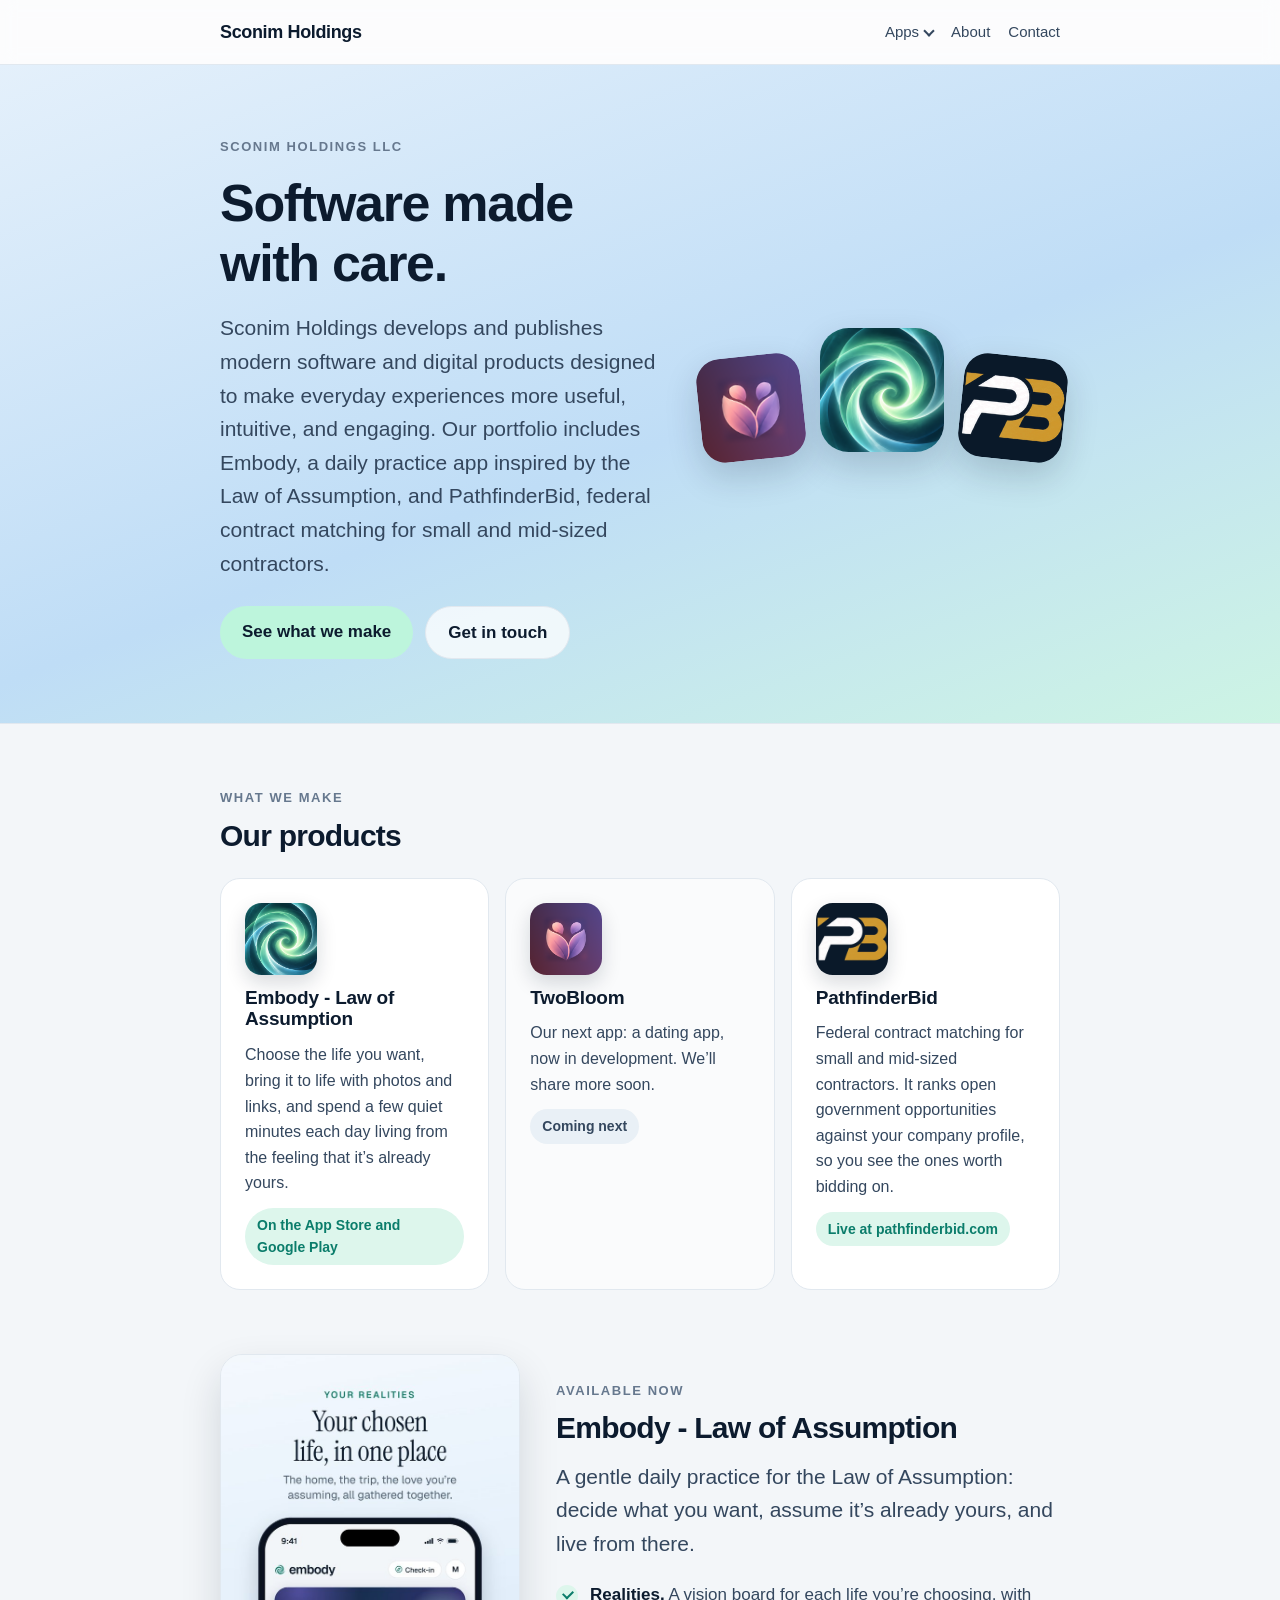
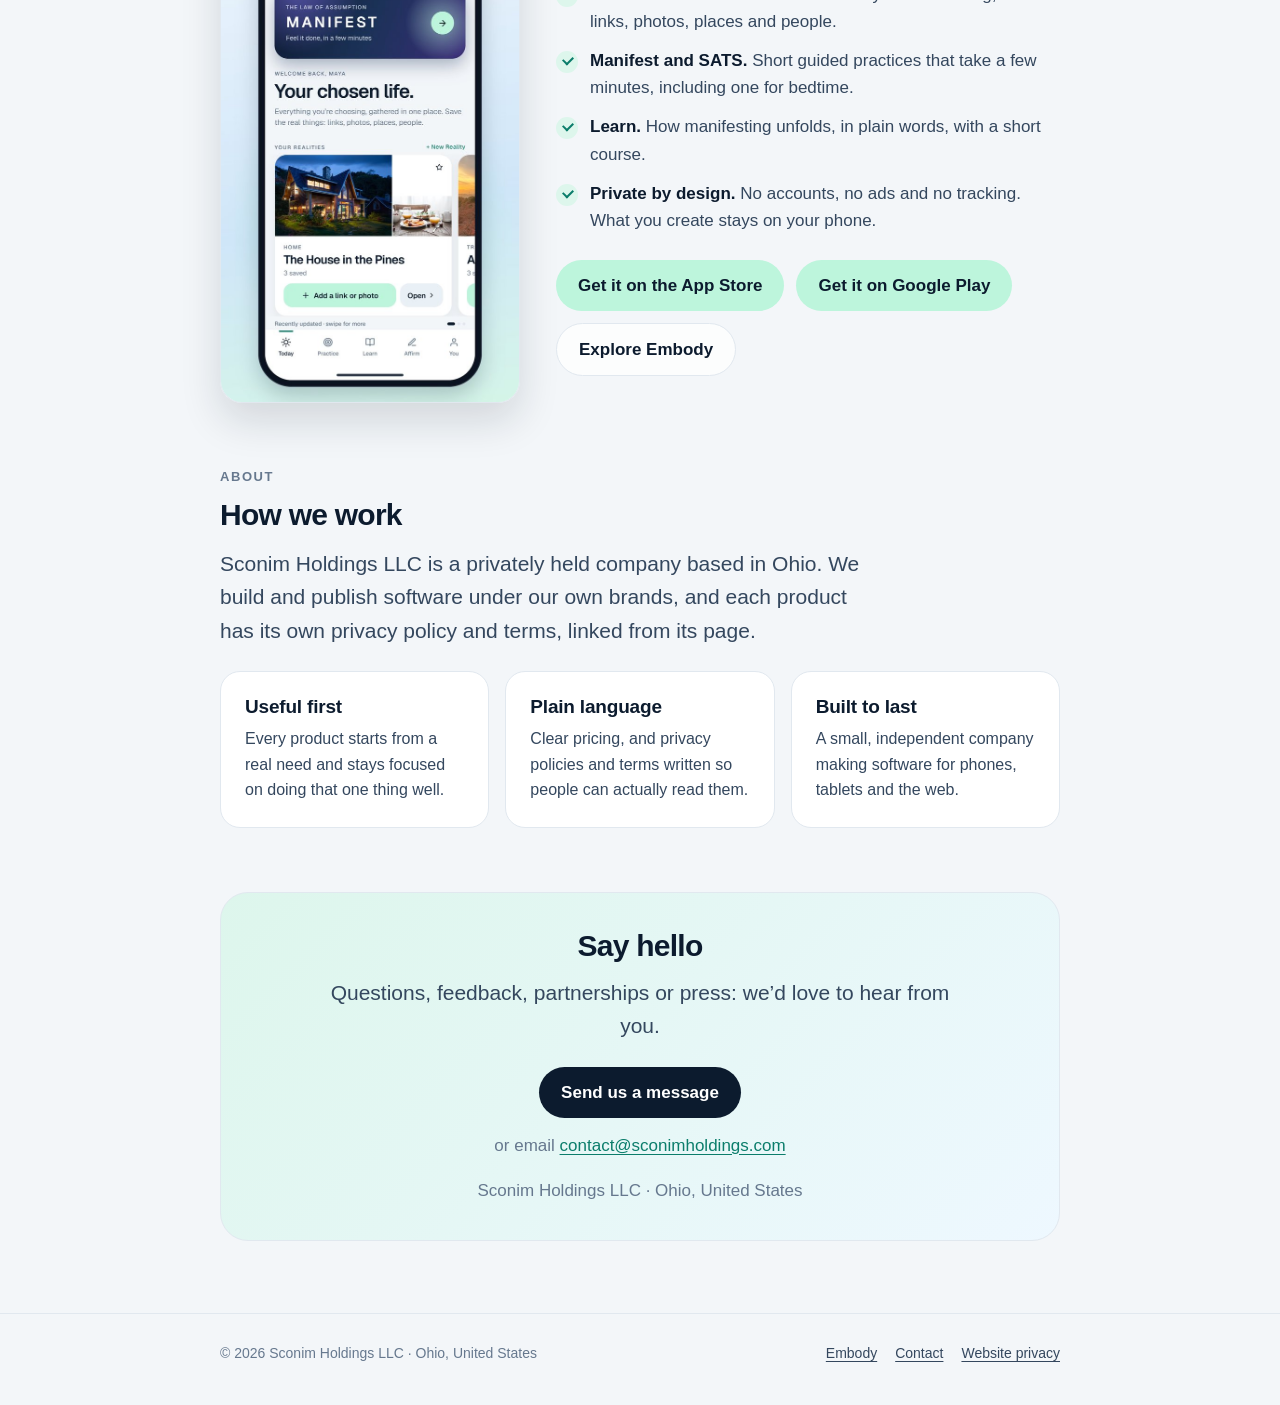
==== commit 15559154: "Embody is live: links to the App Store and Google Play The "Coming soon" lines on the home page and " ====
--- a/index.html
+++ b/index.html
@@ -48,7 +48,7 @@
       <img class="art" src="/assets/embody-icon.png" alt="" width="72" height="72">
       <h3><a class="stretched" href="/embody/">Embody - Law of Assumption</a></h3>
       <p>Choose the life you want, bring it to life with photos and links, and spend a few quiet minutes each day living from the feeling that it’s already yours.</p>
-      <p><span class="badge">Coming soon</span></p>
+      <p><span class="badge">On the App Store and Google Play</span></p>
     </article>
     <article class="card product-card soon">
       <img class="art" src="/assets/twobloom-icon.png" alt="" width="72" height="72">
@@ -68,7 +68,7 @@
 <section class="spotlight" aria-labelledby="spotlight-title">
   <div class="shot-frame"><img class="shot" src="/assets/embody-01-today.jpg" alt="Your chosen life, in one place. The Today screen, with the Manifest card and a Reality called The House in the Pines." width="640" height="1391" loading="lazy"></div>
   <div>
-    <p class="eyebrow">Coming soon</p>
+    <p class="eyebrow">Available now</p>
     <h2 id="spotlight-title" style="margin-top:10px">Embody - Law of Assumption</h2>
     <p class="lead" style="margin-top:14px">A gentle daily practice for the Law of Assumption: decide what you want, assume it’s already yours, and live from there.</p>
     <ul class="checks">
@@ -77,7 +77,7 @@
       <li><strong>Learn.</strong> How manifesting unfolds, in plain words, with a short course.</li>
       <li><strong>Private by design.</strong> No accounts, no ads and no tracking. What you create stays on your phone.</li>
     </ul>
-    <div class="actions"><a class="button" href="/embody/">Explore Embody</a><a class="button secondary" href="/embody/support/">Support</a></div>
+    <div class="actions"><a class="button" href="https://apps.apple.com/app/id6819844049" rel="noopener">Get it on the App Store</a><a class="button" href="https://play.google.com/store/apps/details?id=embody.lawofassumption" rel="noopener">Get it on Google Play</a><a class="button secondary" href="/embody/">Explore Embody</a></div>
   </div>
 </section>
 
